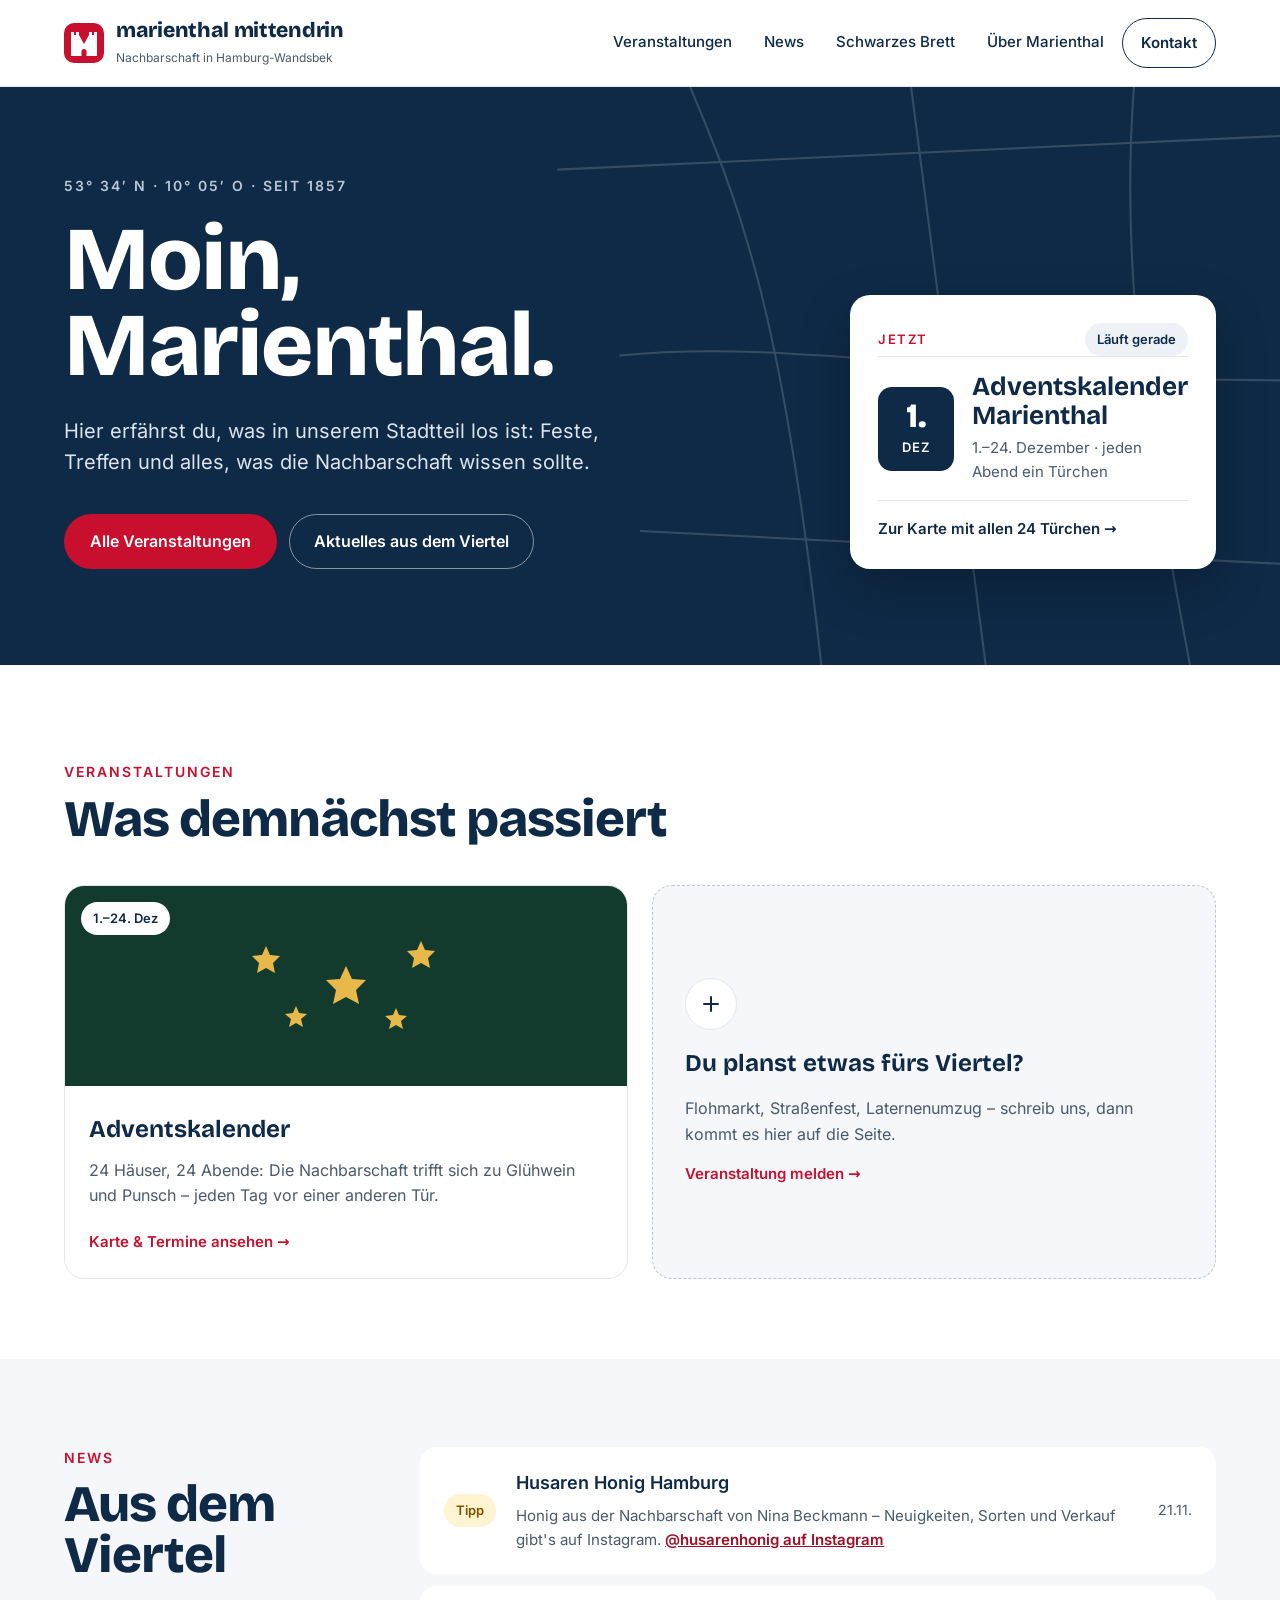
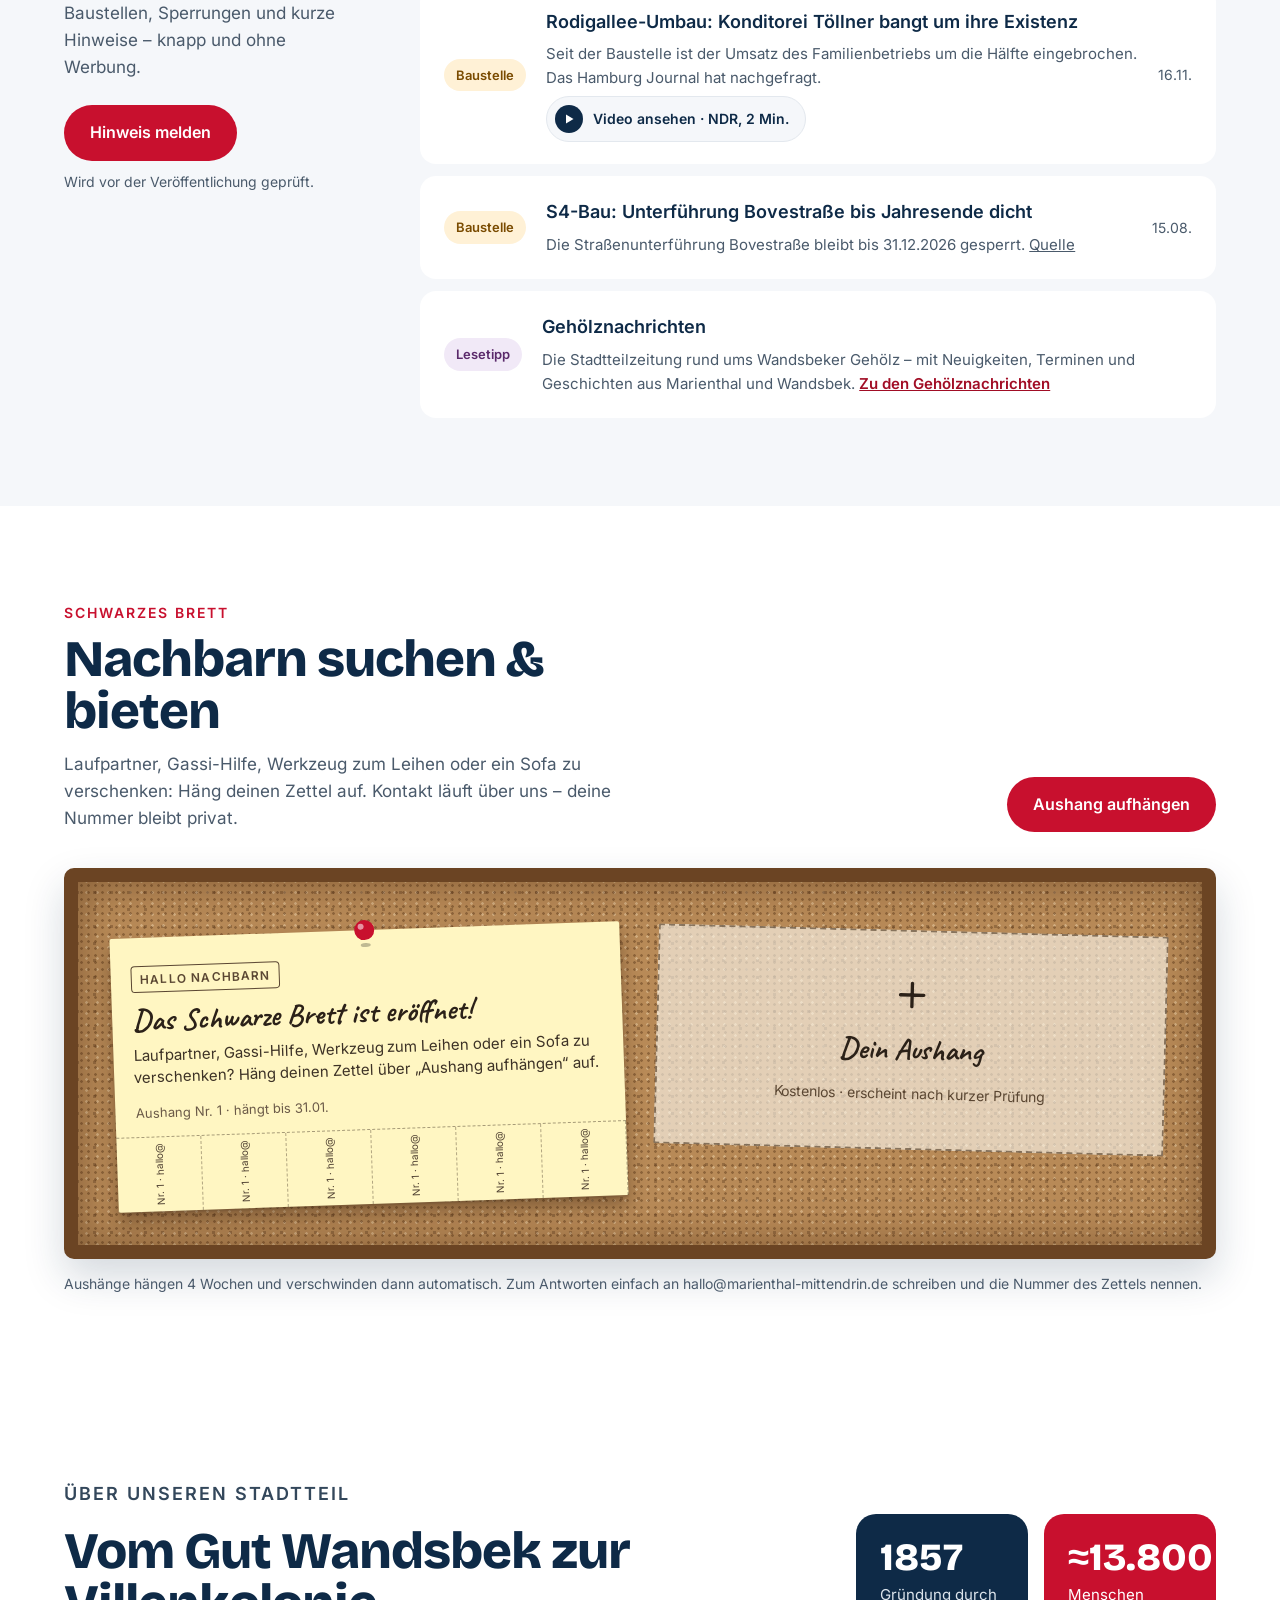
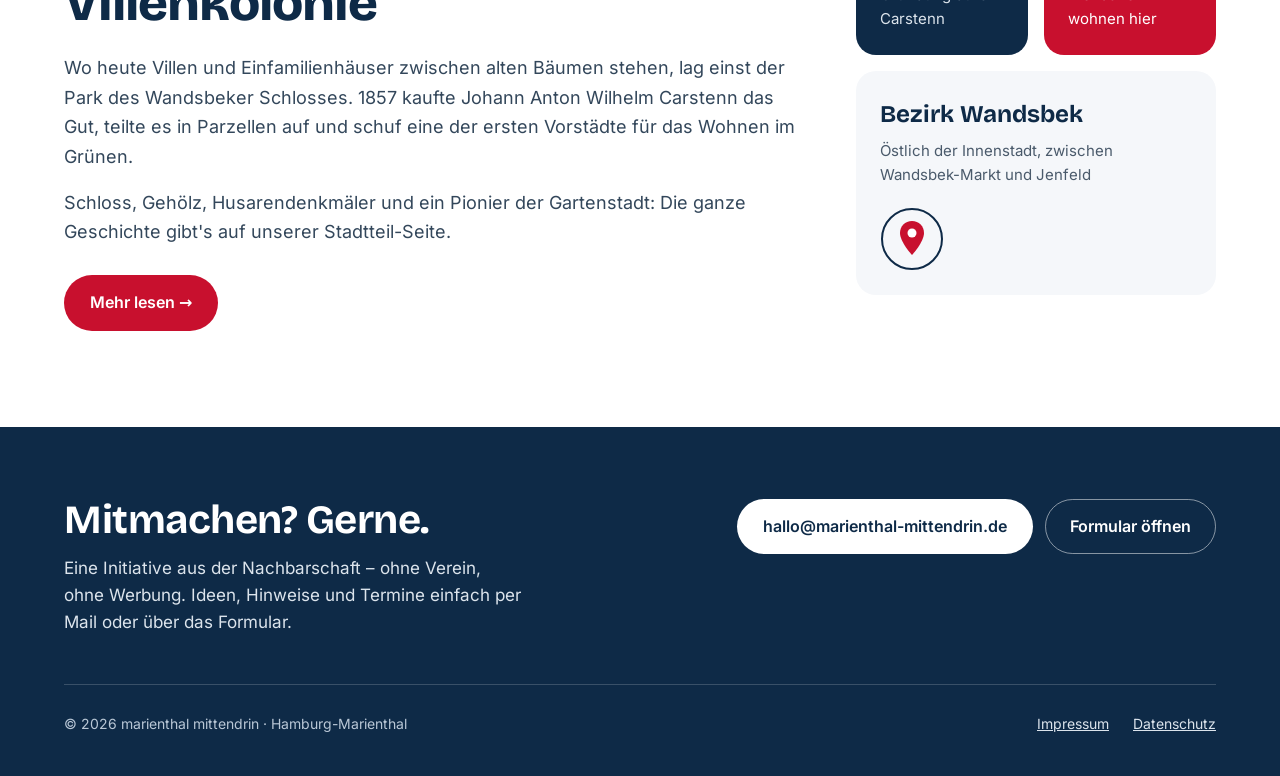
==== index.html @ aeee2243 "Neues Logo (Zinnen-M) auf allen Seiten, Favicon und App-Icon Co-Authored-By: Claude Opus 5.5 <norepl" ====
<!DOCTYPE html>
<html lang="de">
<head>
<meta charset="utf-8">
<link rel="icon" href="/assets/logo.svg" type="image/svg+xml">
<link rel="apple-touch-icon" href="/assets/apple-touch-icon.png">
<meta name="viewport" content="width=device-width, initial-scale=1">
<title>marienthal mittendrin · Nachbarschaft in Hamburg-Marienthal</title>
<meta name="description" content="Veranstaltungen, News und Schwarzes Brett aus der Nachbarschaft in Hamburg-Marienthal: Adventskalender, Weihnachtsmesse und mehr.">
<meta property="og:title" content="marienthal mittendrin – Nachbarschaft in Hamburg-Marienthal">
<meta property="og:description" content="Was in Marienthal los ist: Feste, Treffen, News und das Schwarze Brett.">
<link rel="stylesheet" href="/assets/site.css">
<style>
.eyebrow{margin:0 0 10px;font-size:14px;font-weight:600;letter-spacing:2px;text-transform:uppercase;color:var(--red)}
.h2{margin:0;font-family:"Bricolage Grotesque",sans-serif;font-weight:800;font-size:clamp(34px,4vw,52px);letter-spacing:-1px;line-height:1}
.lead{font-size:17px;line-height:1.6;color:var(--muted)}
.btn{display:inline-block;font:inherit;font-weight:600;font-size:16px;text-decoration:none;border-radius:999px;padding:15px 26px;cursor:pointer;border:0}
.btn-red{background:var(--red);color:#fff}.btn-red:hover{color:#fff;background:#A50D25}
.btn-ghost{color:#fff;border:1.5px solid rgba(255,255,255,.5);background:transparent;padding:14px 24px}.btn-ghost:hover{color:#fff;border-color:#fff}
section{scroll-margin-top:20px}

/* Hero */
.hero{background:var(--navy);color:#fff;position:relative;overflow:hidden}
.hero svg.bg{position:absolute;inset:0;width:100%;height:100%;opacity:.16}
.hero .in{position:relative;padding-top:88px;padding-bottom:96px;display:flex;flex-wrap:wrap;gap:48px;align-items:flex-end}
.hero .txt{flex:999 1 560px;min-width:0}
.hero .coord{margin:0 0 20px;font-size:14px;letter-spacing:2px;text-transform:uppercase;color:#B9C7D6;font-weight:600}
.hero h1{margin:0;font-size:clamp(48px,7vw,96px);line-height:.95;letter-spacing:-2px}
.hero .sub{margin:28px 0 0;font-size:20px;line-height:1.55;color:#DCE4EC;max-width:560px}
.hero .ctas{display:flex;flex-wrap:wrap;gap:12px;margin-top:36px}
.next{flex:1 1 340px;text-decoration:none;color:var(--navy);background:#fff;border-radius:20px;padding:28px;display:flex;flex-direction:column;gap:16px;box-shadow:0 20px 50px rgba(0,0,0,.25)}
.next:hover{color:var(--navy)}
.next[hidden]{display:none}
.next .top{display:flex;justify-content:space-between;align-items:center}
.next .lbl{font-size:13px;font-weight:600;letter-spacing:1.5px;text-transform:uppercase;color:var(--red)}
.next .when{font-size:13px;font-weight:600;background:#EEF2F6;padding:6px 12px;border-radius:999px}
.next .row{display:flex;gap:18px;align-items:center}
.cal{flex:none;width:76px;height:84px;border-radius:14px;background:var(--navy);color:#fff;display:flex;flex-direction:column;align-items:center;justify-content:center}
.cal b{font-family:"Bricolage Grotesque",sans-serif;font-weight:800;font-size:34px;line-height:1}
.cal small{font-size:13px;font-weight:600;margin-top:4px;letter-spacing:1px}
.next .t{font-family:"Bricolage Grotesque",sans-serif;font-weight:700;font-size:26px;line-height:1.1}
.next .d{font-size:15px;color:var(--muted)}
.next .more{font-weight:600;font-size:15px;border-top:1px solid var(--line);padding-top:16px}

/* Events */
.events{padding-top:96px;padding-bottom:80px}
.head{display:flex;flex-wrap:wrap;justify-content:space-between;align-items:flex-end;gap:16px;margin-bottom:40px}
.grid{display:grid;grid-template-columns:repeat(auto-fit,minmax(300px,1fr));gap:24px}
.ev{text-decoration:none;color:var(--navy);border:1px solid var(--line);border-radius:20px;overflow:hidden;display:flex;flex-direction:column}
.ev:hover{color:var(--navy);box-shadow:0 10px 30px rgba(14,42,71,.1)}
.ev .pic{height:200px;position:relative;display:flex;align-items:center;justify-content:center}
.ev .tag{position:absolute;top:16px;left:16px;background:#fff;font-size:13px;font-weight:600;padding:6px 12px;border-radius:999px}
.ev .body{padding:24px;display:flex;flex-direction:column;gap:10px;flex:1}
.ev .t{font-family:"Bricolage Grotesque",sans-serif;font-weight:700;font-size:24px}
.ev .d{font-size:16px;line-height:1.55;color:var(--muted)}
.ev .go{margin-top:auto;padding-top:12px;font-weight:600;font-size:15px;color:var(--red)}
.add{font:inherit;text-align:left;cursor:pointer;color:var(--navy);border:1.5px dashed #B9C7D6;border-radius:20px;padding:32px;display:flex;flex-direction:column;gap:14px;justify-content:center;background:var(--soft)}
.add .plus{width:52px;height:52px;border-radius:999px;background:#fff;border:1px solid var(--line);display:flex;align-items:center;justify-content:center}
.add .t{font-family:"Bricolage Grotesque",sans-serif;font-weight:700;font-size:24px}

/* News */
.news{background:var(--soft)}
.news .in{padding-top:88px;padding-bottom:88px;display:flex;flex-wrap:wrap;gap:56px}
.news .intro{flex:1 1 300px}
.news ul{flex:999 1 560px;min-width:0;list-style:none;margin:0;padding:0;display:flex;flex-direction:column;gap:12px}
.news li{background:#fff;border-radius:16px;padding:22px 24px;display:flex;flex-wrap:wrap;gap:20px;align-items:center}
.badge{flex:none;font-size:13px;font-weight:600;padding:6px 12px;border-radius:999px;background:#E4EEF8;color:var(--navy)}
.b-Baustelle{background:#FFF1D6;color:#7A4B00}.b-Mitmachen{background:#FDE7EA;color:#A10D25}.b-Neu{background:#E7F2EC;color:#1E5B3E}.b-Lesetipp{background:#F1E9F7;color:#5B2A6B}.b-Tipp{background:#FFF4D1;color:#7A5300}
.news .c{flex:1 1 300px;display:flex;flex-direction:column;gap:6px}
.news .c b{font-weight:600;font-size:18px}
.news .c span{font-size:15px;color:var(--muted)}
.news .c span a{color:var(--muted)}
.news .c a.cta{color:#A10D25;font-weight:600}
.news .dt{font-size:14px;color:var(--muted)}
.vid{display:inline-flex;align-items:center;gap:10px;align-self:flex-start;text-decoration:none;color:var(--navy);background:var(--soft);border:1px solid var(--line);border-radius:999px;padding:8px 16px 8px 8px;font-size:14px;font-weight:600}
.vid i{width:28px;height:28px;border-radius:999px;background:var(--navy);display:flex;align-items:center;justify-content:center}

/* Schwarzes Brett */
.brett{padding-top:96px;padding-bottom:88px}
.cork{border:14px solid #6B4423;border-radius:10px;box-shadow:inset 0 0 40px rgba(60,30,10,.45),0 18px 40px rgba(14,42,71,.18);background-color:#B88A57;
  background-image:radial-gradient(rgba(92,56,24,.45) 1px,transparent 1.6px),radial-gradient(rgba(255,236,200,.35) 1px,transparent 1.6px),radial-gradient(rgba(70,40,15,.3) 1.4px,transparent 2px);
  background-size:7px 7px,11px 11px,17px 17px;background-position:0 0,3px 5px,8px 2px;padding:48px 36px 40px}
.notes{display:grid;grid-template-columns:repeat(auto-fit,minmax(230px,1fr));gap:40px 32px;align-items:start}
.note{position:relative;padding:28px 20px 0;border-radius:2px;box-shadow:0 2px 2px rgba(0,0,0,.12),0 10px 18px rgba(40,20,5,.35)}
.note .pin{position:absolute;top:-12px;left:50%;margin-left:-13px}
.note .cat{display:inline-block;font-size:12px;font-weight:600;letter-spacing:1.2px;text-transform:uppercase;color:#5A4632;border:1.5px solid #5A4632;border-radius:4px;padding:3px 8px}
.note h3{margin:12px 0 8px;font-family:Caveat,cursive;font-weight:700;font-size:30px;line-height:1.05;color:#2B2118}
.note p{margin:0 0 14px;font-size:15px;line-height:1.5;color:#3D3226}
.note .meta{font-size:13px;color:#6B5A48}
.tabs{display:flex;margin:0 -20px;border-top:1.5px dashed rgba(60,45,30,.45)}
.tabs span{flex:1;height:74px;display:flex;align-items:center;justify-content:center;writing-mode:vertical-rl;transform:rotate(180deg);font-size:10px;color:#4E3F30;border-left:1px dashed rgba(60,45,30,.4);white-space:nowrap;overflow:hidden}
.tabs span.gone{visibility:hidden}
.mine{font:inherit;cursor:pointer;transform:rotate(1.5deg);background:rgba(255,253,245,.6);border:2px dashed rgba(60,40,20,.55);border-radius:2px;padding:40px 20px;min-height:220px;display:flex;flex-direction:column;align-items:center;justify-content:center;gap:10px;color:#2B2118}
.mine b{font-family:Caveat,cursive;font-weight:700;font-size:30px}
.mine small{font-size:14px;color:#5A4632}

/* Stadtteil */
.stadt{padding-top:96px;padding-bottom:96px}
.stadt .in{display:flex;flex-wrap:wrap;gap:56px;align-items:center}
.stadt .txt{flex:999 1 520px;min-width:0}
.stadt .txt p{font-size:18px;line-height:1.65;color:#33475B;margin:0 0 16px}
.facts{flex:1 1 360px;display:grid;grid-template-columns:repeat(2,minmax(0,1fr));gap:16px}
.fact{border-radius:20px;padding:24px;min-width:0;display:flex;flex-direction:column;gap:6px}
.fact b{font-family:"Bricolage Grotesque",sans-serif;font-weight:800;font-size:clamp(30px,3vw,40px);line-height:1;white-space:nowrap}
.fact.wide{grid-column:span 2;background:var(--soft);flex-direction:row;flex-wrap:wrap;align-items:center;justify-content:space-between;gap:20px}

/* Footer */
.kontakt{background:var(--navy);color:#fff}
.kontakt .in{padding-top:72px;padding-bottom:40px}
.kontakt .row{display:flex;flex-wrap:wrap;gap:40px;justify-content:space-between;align-items:flex-start;padding-bottom:48px;border-bottom:1px solid rgba(255,255,255,.18)}
.kontakt h2{margin:0 0 14px;font-size:40px}
.kontakt p{margin:0;font-size:17px;line-height:1.6;color:#DCE4EC;max-width:460px}
.kontakt .mail{background:#fff;color:var(--navy)}
.kontakt .bot{display:flex;flex-wrap:wrap;gap:24px;justify-content:space-between;padding-top:28px;font-size:14px;color:#B9C7D6}
.kontakt .bot a{color:#DCE4EC}

/* Formular */
.modal{position:fixed;inset:0;z-index:50;background:rgba(14,42,71,.55);display:flex;align-items:flex-start;justify-content:center;padding:40px 16px;overflow-y:auto}
.modal[hidden]{display:none}
.dlg{position:relative;width:100%;max-width:560px;background:#fff;border-radius:24px;padding:32px;box-shadow:0 30px 80px rgba(0,0,0,.35)}
.x{position:absolute;top:16px;right:16px;width:44px;height:44px;border-radius:999px;border:1px solid var(--line);background:#fff;cursor:pointer;display:flex;align-items:center;justify-content:center}
.dlg form{display:flex;flex-direction:column;gap:18px}
.dlg h2{margin:0;font-size:30px;letter-spacing:-.5px}
.dlg .hint{margin:8px 0 0;font-size:15px;line-height:1.5;color:var(--muted)}
.dlg fieldset{border:0;margin:0;padding:0}
.dlg legend{font-size:14px;font-weight:600;margin-bottom:10px}
.cats{display:flex;flex-wrap:wrap;gap:8px}
.cats label{position:relative}
.cats input{position:absolute;opacity:0;inset:0}
.cats span{display:inline-flex;align-items:center;min-height:44px;font-size:15px;font-weight:600;padding:10px 16px;border-radius:999px;border:1.5px solid #C9D3DD;cursor:pointer}
.cats input:checked+span{background:var(--navy);color:#fff;border-color:var(--navy)}
.cats input:focus-visible+span{outline:3px solid #7FA7D9;outline-offset:2px}
.fld{display:flex;flex-direction:column;gap:6px;font-size:14px;font-weight:600}
.fld input,.fld textarea{font:inherit;font-weight:400;font-size:16px;padding:12px 14px;border:1px solid #C9D3DD;border-radius:12px;color:var(--navy)}
.two{display:grid;grid-template-columns:repeat(auto-fit,minmax(200px,1fr));gap:14px}
.photo{display:flex;gap:12px;margin:0;border-radius:12px;padding:14px;background:var(--soft);font-size:14px;line-height:1.5;color:var(--muted)}
.consent{display:flex;gap:10px;align-items:flex-start;font-size:14px;line-height:1.5;color:var(--muted)}
.consent input{width:20px;height:20px;margin:1px 0 0;flex:none}
.err{color:#A10D25;font-size:14px;margin:0}
.ok{display:flex;flex-direction:column;gap:14px;padding:24px 0 8px}
.ok .chk{width:56px;height:56px;border-radius:999px;background:#E7F2EC;display:flex;align-items:center;justify-content:center}

/* Handy */
@media (max-width:600px){
  .wrap{padding-left:20px;padding-right:20px}
  .hero .in{padding-top:56px;padding-bottom:64px;gap:36px}
  .hero .sub{font-size:18px}
  .next{padding:22px}
  .next .t{font-size:22px}
  .events{padding-top:64px;padding-bottom:56px}
  .head{margin-bottom:28px}
  .ev .body,.add{padding:22px}
  .news .in{padding-top:64px;padding-bottom:64px;gap:32px}
  .news li{padding:18px;gap:12px}
  .news .dt{width:100%;order:3}
  .brett{padding-top:64px;padding-bottom:64px}
  .cork{border-width:10px;padding:36px 18px 28px}
  .notes{gap:36px 18px}
  .stadt{padding-top:64px;padding-bottom:64px}
  .stadt .in{gap:36px}
  .fact{padding:20px}
  .kontakt .in{padding-top:56px}
  .kontakt h2{font-size:32px}
  .dlg{padding:24px 20px}
  .top nav a{padding:10px 10px}
}
</style>
</head>
<body>
<header class="top"><div class="wrap">
  <a class="brand" href="/"><svg width="40" height="40" viewBox="0 0 40 40" aria-hidden="true"><rect width="40" height="40" rx="10" fill="#C8102E"/><path d="M7 33V9h3v3h2V9h3v3l5 9 5-9V9h3v3h2V9h3v24H22.5v-4.5a2.5 2.5 0 0 0-5 0V33Z" fill="#fff"/></svg><span><b>marienthal mittendrin</b><small>Nachbarschaft in Hamburg-Wandsbek</small></span></a>
  <nav aria-label="Hauptnavigation"><a href="#veranstaltungen">Veranstaltungen</a><a href="#news">News</a><a href="#brett">Schwarzes Brett</a><a href="/ueber-marienthal/">Über Marienthal</a><a href="#kontakt" style="font-weight:600;border:1.5px solid #0E2A47;border-radius:999px;padding:12px 18px">Kontakt</a></nav>
</div></header>

<main>
<section class="hero">
  <svg class="bg" viewBox="0 0 1440 560" preserveAspectRatio="xMidYMid slice" aria-hidden="true"><g fill="none" stroke="#fff" stroke-width="2"><path d="M760 -20 C820 120 860 220 900 600"/><path d="M640 80 L1500 40"/><path d="M700 260 C900 240 1100 300 1500 280"/><path d="M980 -20 L1060 600"/><path d="M1200 -20 C1180 200 1220 380 1260 600"/><path d="M720 430 L1500 470"/><circle cx="1110" cy="285" r="46"/><circle cx="1110" cy="285" r="22"/></g></svg>
  <div class="wrap in">
    <div class="txt">
      <p class="coord">53° 34′ N · 10° 05′ O · seit 1857</p>
      <h1>Moin, Marienthal.</h1>
      <p class="sub">Hier erfährst du, was in unserem Stadtteil los ist: Feste, Treffen und alles, was die Nachbarschaft wissen sollte.</p>
      <div class="ctas"><a class="btn btn-red" href="#veranstaltungen">Alle Veranstaltungen</a><a class="btn btn-ghost" href="#news">Aktuelles aus dem Viertel</a></div>
    </div>

    <!-- „Als Nächstes": es wird die erste Karte gezeigt, deren Enddatum (data-bis) noch nicht vorbei ist -->
    <a class="next" href="/weihnachtsmesse/" data-start="2026-11-22" data-bis="2026-11-22">
      <span class="top"><span class="lbl">Als Nächstes</span><span class="when"></span></span>
      <span class="row"><span class="cal"><b>22.</b><small>NOV</small></span>
      <span style="display:flex;flex-direction:column;gap:6px"><span class="t">Marienthaler Weihnachtsmesse</span><span class="d">So., 22.11.2026 · 11–17 Uhr · Ernst-Albers-Str. 16</span></span></span>
      <span class="more">Alle Infos zur Messe →</span>
    </a>
    <a class="next" href="/adventskalender-marienthal/" data-start="2026-12-01" data-bis="2026-12-24" hidden>
      <span class="top"><span class="lbl">Als Nächstes</span><span class="when"></span></span>
      <span class="row"><span class="cal"><b>1.</b><small>DEZ</small></span>
      <span style="display:flex;flex-direction:column;gap:6px"><span class="t">Adventskalender Marienthal</span><span class="d">1.–24. Dezember · jeden Abend ein Türchen</span></span></span>
      <span class="more">Zur Karte mit allen 24 Türchen →</span>
    </a>
  </div>
</section>

<section id="veranstaltungen"><div class="wrap events">
  <div class="head"><div><p class="eyebrow">Veranstaltungen</p><h2 class="h2">Was demnächst passiert</h2></div></div>
  <div class="grid">
    <a class="ev" href="/weihnachtsmesse/" data-bis="2026-11-22">
      <span class="pic" style="background:#7A1C24"><svg width="200" height="120" viewBox="0 0 200 120" aria-hidden="true"><g fill="none" stroke="#F4D9A8" stroke-width="3"><path d="M20 110V60l30-30 30 30v50"/><path d="M70 110V50l30-30 30 30v60"/><path d="M120 110V60l30-30 30 30v50"/><path d="M10 110h180"/></g><g fill="#F4D9A8"><circle cx="100" cy="72" r="6"/><circle cx="50" cy="80" r="5"/><circle cx="150" cy="80" r="5"/></g></svg><span class="tag">So., 22. Nov · 11–17 Uhr</span></span>
      <span class="body"><span class="t">Marienthaler Weihnachtsmesse</span><span class="d">Stände, Selbstgemachtes und Begegnungen in der Ernst-Albers-Straße 16.</span><span class="go">Alle Infos zur Messe →</span></span>
    </a>
    <a class="ev" href="/adventskalender-marienthal/" data-bis="2026-12-24">
      <span class="pic" style="background:#123B2E"><svg width="220" height="120" viewBox="0 0 220 120" aria-hidden="true"><g fill="#E8B84A"><path d="M30 20l4 9 10 1-7 7 2 10-9-5-9 5 2-10-7-7 10-1z"/><path d="M110 40l6 13 14 1-10 10 3 14-13-7-13 7 3-14-10-10 14-1z"/><path d="M185 15l4 9 10 1-7 7 2 10-9-5-9 5 2-10-7-7 10-1z"/><path d="M60 80l3 7 8 1-6 5 2 8-7-4-7 4 2-8-6-5 8-1z"/><path d="M160 82l3 7 8 1-6 5 2 8-7-4-7 4 2-8-6-5 8-1z"/></g></svg><span class="tag">1.–24. Dez</span></span>
      <span class="body"><span class="t">Adventskalender</span><span class="d">24 Häuser, 24 Abende: Die Nachbarschaft trifft sich zu Glühwein und Punsch – jeden Tag vor einer anderen Tür.</span><span class="go">Karte &amp; Termine ansehen →</span></span>
    </a>
    <button type="button" class="add" data-open-form data-cat="Veranstaltung">
      <span class="plus"><svg width="24" height="24" viewBox="0 0 24 24" aria-hidden="true" fill="none" stroke="#0E2A47" stroke-width="2" stroke-linecap="round"><path d="M12 5v14M5 12h14"/></svg></span>
      <span class="t">Du planst etwas fürs Viertel?</span>
      <span class="lead" style="font-size:16px">Flohmarkt, Straßenfest, Laternenumzug – schreib uns, dann kommt es hier auf die Seite.</span>
      <span style="font-weight:600;font-size:15px;color:var(--red)">Veranstaltung melden →</span>
    </button>
  </div>
</div></section>

<section id="news" class="news"><div class="wrap in">
  <div class="intro"><p class="eyebrow">News</p><h2 class="h2" style="margin-bottom:18px">Aus dem Viertel</h2><p class="lead" style="margin:0 0 24px">Baustellen, Sperrungen und kurze Hinweise – knapp und ohne Werbung.</p><button type="button" class="btn btn-red" data-open-form data-cat="News-Hinweis">Hinweis melden</button><p style="margin:10px 0 0;font-size:14px;color:var(--muted)">Wird vor der Veröffentlichung geprüft.</p></div>
  <ul id="news-list" aria-live="polite"><li><span class="c"><span>Lade Meldungen …</span></span></li></ul>
</div></section>

<section id="brett"><div class="wrap brett">
  <div class="head" style="margin-bottom:36px">
    <div style="max-width:620px"><p class="eyebrow">Schwarzes Brett</p><h2 class="h2" style="margin-bottom:14px">Nachbarn suchen &amp; bieten</h2>
    <p class="lead" style="margin:0">Laufpartner, Gassi-Hilfe, Werkzeug zum Leihen oder ein Sofa zu verschenken: Häng deinen Zettel auf. Kontakt läuft über uns – deine Nummer bleibt privat.</p></div>
    <button type="button" class="btn btn-red" data-open-form data-cat="Gesucht">Aushang aufhängen</button>
  </div>
  <div class="cork"><div class="notes" id="notes">
    <button type="button" class="mine" data-open-form data-cat="Gesucht">
      <svg width="40" height="40" viewBox="0 0 24 24" aria-hidden="true" fill="none" stroke="#2B2118" stroke-width="2" stroke-linecap="round"><path d="M12 5v14M5 12h14"/></svg>
      <b>Dein Aushang</b><small>Kostenlos · erscheint nach kurzer Prüfung</small>
    </button>
  </div></div>
  <p style="margin:14px 0 0;font-size:14px;color:var(--muted)">Aushänge hängen 4 Wochen und verschwinden dann automatisch. Zum Antworten einfach an hallo@marienthal-mittendrin.de schreiben und die Nummer des Zettels nennen.</p>
</div></section>

<section id="stadtteil"><div class="wrap stadt"><div class="in">
  <div class="txt">
    <p class="eyebrow">Über unseren Stadtteil</p>
    <h2 class="h2" style="margin-bottom:24px;line-height:1.02">Vom Gut Wandsbek zur Villenkolonie</h2>
    <p>Wo heute Villen und Einfamilienhäuser zwischen alten Bäumen stehen, lag einst der Park des Wandsbeker Schlosses. 1857 kaufte Johann Anton Wilhelm Carstenn das Gut, teilte es in Parzellen auf und schuf eine der ersten Vorstädte für das Wohnen im Grünen.</p>
    <p style="margin-bottom:28px">Schloss, Gehölz, Husarendenkmäler und ein Pionier der Gartenstadt: Die ganze Geschichte gibt's auf unserer Stadtteil-Seite.</p>
    <a class="btn btn-red" href="/ueber-marienthal/">Mehr lesen →</a>
  </div>
  <div class="facts">
    <div class="fact" style="background:var(--navy);color:#fff"><b>1857</b><span style="font-size:15px;color:#DCE4EC">Gründung durch Carstenn</span></div>
    <div class="fact" style="background:var(--red);color:#fff"><b>≈13.800</b><span style="font-size:15px">Menschen wohnen hier</span></div>
    <div class="fact wide"><span style="display:flex;flex-direction:column;gap:6px"><span style="font-family:'Bricolage Grotesque',sans-serif;font-weight:700;font-size:24px">Bezirk Wandsbek</span><span style="font-size:15px;color:var(--muted)">Östlich der Innenstadt, zwischen Wandsbek-Markt und Jenfeld</span></span>
    <svg width="64" height="64" viewBox="0 0 64 64" aria-hidden="true"><circle cx="32" cy="32" r="30" fill="none" stroke="#0E2A47" stroke-width="2"/><path d="M32 14c-7 0-12 5-12 12 0 9 12 22 12 22s12-13 12-22c0-7-5-12-12-12Z" fill="#C8102E"/><circle cx="32" cy="26" r="4.5" fill="#fff"/></svg></div>
  </div>
</div></div></section>
</main>

<footer id="kontakt" class="kontakt"><div class="wrap in">
  <div class="row">
    <div style="flex:1 1 420px"><h2>Mitmachen? Gerne.</h2><p>Eine Initiative aus der Nachbarschaft – ohne Verein, ohne Werbung. Ideen, Hinweise und Termine einfach per Mail oder über das Formular.</p></div>
    <div style="display:flex;flex-wrap:wrap;gap:12px"><a class="btn mail" href="mailto:hallo@marienthal-mittendrin.de">hallo@marienthal-mittendrin.de</a><button type="button" class="btn btn-ghost" data-open-form>Formular öffnen</button></div>
  </div>
  <div class="bot"><span>© 2026 marienthal mittendrin · Hamburg-Marienthal</span><span style="display:flex;gap:24px"><a href="/impressum/">Impressum</a><a href="/datenschutz/">Datenschutz</a></span></div>
</div></footer>

<!-- Meldeformular -->
<div class="modal" id="form-modal" hidden>
  <div class="dlg" role="dialog" aria-modal="true" aria-labelledby="form-title">
    <button type="button" class="x" data-close aria-label="Formular schließen"><svg width="18" height="18" viewBox="0 0 24 24" aria-hidden="true" fill="none" stroke="#0E2A47" stroke-width="2" stroke-linecap="round"><path d="M6 6l12 12M18 6L6 18"/></svg></button>
    <form id="melde-form" novalidate>
      <div>
        <p class="eyebrow" style="font-size:13px;margin-bottom:6px">Ans Viertel melden</p>
        <h2 id="form-title">Was gibt’s Neues?</h2>
        <p class="hint">Deine Nachricht geht an hallo@marienthal-mittendrin.de. Wir schauen kurz drüber und stellen es dann auf die Seite.</p>
      </div>
      <fieldset><legend>Kategorie</legend><div class="cats" id="cats"></div></fieldset>
      <label class="fld">Titel<input name="titel" required placeholder="z. B. Hofflohmarkt in der Rodigallee"></label>
      <label class="fld">Nachricht<textarea name="nachricht" required rows="4" placeholder="Was, wann, wo? Alles Wichtige in ein paar Sätzen."></textarea></label>
      <div class="two">
        <label class="fld">Dein Name<input name="name" required autocomplete="name"></label>
        <label class="fld">E-Mail oder Telefon<input name="kontakt" required></label>
      </div>
      <p class="photo"><svg width="24" height="24" viewBox="0 0 24 24" aria-hidden="true" fill="none" stroke="#0E2A47" stroke-width="1.8" stroke-linecap="round" stroke-linejoin="round" style="flex:none"><rect x="3" y="5" width="18" height="14" rx="2"/><circle cx="9" cy="10" r="1.8"/><path d="M21 16l-5-5-8 8"/></svg><span>Du hast Fotos dazu? Wir melden uns per Mail – dann kannst du sie einfach als Antwort schicken.</span></p>
      <input type="checkbox" name="botcheck" tabindex="-1" autocomplete="off" style="display:none">
      <label class="consent"><input type="checkbox" name="einwilligung" required><span>Ich bin einverstanden, dass meine Angaben zur Bearbeitung verwendet werden. Name und Kontakt werden nicht veröffentlicht. <a href="/datenschutz/">Datenschutz</a></span></label>
      <p class="err" id="form-err" role="alert"></p>
      <button type="submit" class="btn btn-red" style="align-self:flex-start">Absenden</button>
    </form>
    <div class="ok" id="form-ok" hidden>
      <span class="chk"><svg width="26" height="26" viewBox="0 0 24 24" aria-hidden="true" fill="none" stroke="#1E5B3E" stroke-width="2.2" stroke-linecap="round" stroke-linejoin="round"><path d="M5 12.5l4.5 4.5L19 7.5"/></svg></span>
      <h2>Danke, ist angekommen!</h2>
      <p class="lead" style="margin:0">Wir melden uns, falls wir Rückfragen haben. Meist steht dein Hinweis innerhalb weniger Tage auf der Seite.</p>
      <button type="button" class="btn" data-close style="align-self:flex-start;border:1.5px solid #0E2A47;background:#fff;color:#0E2A47;padding:13px 24px">Schließen</button>
    </div>
  </div>
</div>

<script>
(function(){
  var WEB3FORMS_KEY = "ebb44f4b-f03b-4ef1-a29d-889fd18e6747"; // öffentlicher Schlüssel, Empfänger: hallo@marienthal-mittendrin.de
  var today = new Date(); today.setHours(0,0,0,0);
  function day(s){ var p=s.split("-"); return new Date(+p[0], +p[1]-1, +p[2]); }
  function esc(s){ return String(s==null?"":s).replace(/[&<>"']/g,function(c){return {"&":"&amp;","<":"&lt;",">":"&gt;",'"':"&quot;","'":"&#39;"}[c];}); }
  function safeUrl(u){ return /^(https?:\/\/|\/)/.test(u||"") ? u : "#"; }
  function fmt(s){ var d=day(s); return ("0"+d.getDate()).slice(-2)+"."+("0"+(d.getMonth()+1)).slice(-2)+"."; }

  /* Abgelaufene Veranstaltungen ausblenden, nächste oben zeigen */
  document.querySelectorAll(".ev[data-bis]").forEach(function(el){ if(day(el.dataset.bis) < today) el.remove(); });
  var shown = false;
  document.querySelectorAll(".next").forEach(function(el){
    if(shown || day(el.dataset.bis) < today){ el.hidden = true; return; }
    el.hidden = false; shown = true;
    var diff = Math.round((day(el.dataset.start) - today)/864e5), w;
    if(diff > 1) w = "in " + diff + " Tagen"; else if(diff === 1) w = "Morgen"; else if(diff === 0) w = "Heute"; else w = "Läuft gerade";
    el.querySelector(".when").textContent = w;
    if(diff <= 0) el.querySelector(".lbl").textContent = "Jetzt";
  });

  /* News aus daten/news.json */
  fetch("/daten/news.json", {cache:"no-cache"}).then(function(r){return r.json();}).then(function(list){
    list = list.filter(function(n){ return !n.bis || day(n.bis) >= today; })
               .sort(function(a,b){ return (a.immerUnten?1:0)-(b.immerUnten?1:0) || (b.datum||"").localeCompare(a.datum||""); });
    var ul = document.getElementById("news-list");
    if(!list.length){ ul.innerHTML = '<li><span class="c"><span>Gerade gibt es keine Meldungen.</span></span></li>'; return; }
    ul.innerHTML = list.map(function(n){
      var extra = "";
      if(n.link) extra += ' <a class="cta" href="'+esc(safeUrl(n.link))+'"'+(/^https?:/.test(n.link)?' rel="noopener"':'')+'>'+esc(n.linktext||"Mehr")+'</a>';
      if(n.quelle) extra += ' <a href="'+esc(safeUrl(n.quelle))+'" rel="noopener">Quelle</a>';
      var vid = n.video ? '<a class="vid" href="'+esc(safeUrl(n.video))+'" rel="noopener"><i><svg width="12" height="12" viewBox="0 0 12 12" aria-hidden="true"><path d="M3 1.5v9l7.5-4.5z" fill="#fff"/></svg></i>'+esc(n.videotext||"Video ansehen")+'</a>' : "";
      return '<li><span class="badge b-'+esc(n.kategorie)+'">'+esc(n.kategorie)+'</span><span class="c"><b>'+esc(n.titel)+'</b><span>'+esc(n.text)+extra+'</span>'+vid+'</span><span class="dt">'+(n.datum?fmt(n.datum):"")+'</span></li>';
    }).join("");
  }).catch(function(){ document.getElementById("news-list").innerHTML = '<li><span class="c"><span>Meldungen konnten nicht geladen werden.</span></span></li>'; });

  /* Schwarzes Brett aus daten/aushaenge.json */
  var papers = {gelb:"#FFF6C2", weiss:"#FFFDF5", rosa:"#FDE3EA", blau:"#E3F0FB"};
  var pins = ["#C8102E","#1E5B9E","#2E7D4F","#E0A100"];
  var rots = [-2,1.5,-1,2,-1.5,1];
  fetch("/daten/aushaenge.json", {cache:"no-cache"}).then(function(r){return r.json();}).then(function(list){
    list = list.filter(function(a){ return !a.bis || day(a.bis) >= today; });
    var html = list.map(function(a,i){
      var tabs = ""; for(var k=0;k<6;k++) tabs += '<span>Nr. '+esc(a.nr)+' · hallo@</span>';
      return '<article class="note" style="background:'+(papers[a.farbe]||papers.weiss)+';transform:rotate('+rots[i%rots.length]+'deg)">'+
        '<svg class="pin" width="26" height="30" viewBox="0 0 26 30" aria-hidden="true"><ellipse cx="14" cy="27" rx="5" ry="2" fill="rgba(0,0,0,.25)"/><circle cx="13" cy="12" r="10" fill="'+pins[i%pins.length]+'"/><circle cx="9.5" cy="8.5" r="3" fill="rgba(255,255,255,.55)"/></svg>'+
        '<span class="cat">'+esc(a.kategorie)+'</span><h3>'+esc(a.titel)+'</h3><p>'+esc(a.text)+'</p>'+
        '<p class="meta">Aushang Nr. '+esc(a.nr)+(a.bis?' · hängt bis '+fmt(a.bis):'')+'</p>'+
        '<div class="tabs" aria-hidden="true">'+tabs+'</div></article>';
    }).join("");
    document.getElementById("notes").insertAdjacentHTML("afterbegin", html);
  }).catch(function(){});

  /* Formular */
  var labels = ["News-Hinweis","Veranstaltung","Flohmarkt","Treffen","Gesucht","Biete","Zu verschenken","Gefunden","Sonstiges"];
  document.getElementById("cats").innerHTML = labels.map(function(l,i){
    return '<label><input type="radio" name="kategorie" value="'+l+'"'+(i===0?' checked':'')+'><span>'+l+'</span></label>';
  }).join("");
  var modal = document.getElementById("form-modal"), form = document.getElementById("melde-form"),
      ok = document.getElementById("form-ok"), err = document.getElementById("form-err"), lastFocus = null;
  function open(cat){
    lastFocus = document.activeElement; form.hidden = false; ok.hidden = true; err.textContent = "";
    if(cat){ var r = form.querySelector('input[name=kategorie][value="'+cat+'"]'); if(r) r.checked = true; }
    modal.hidden = false; document.body.style.overflow = "hidden";
    setTimeout(function(){ form.querySelector('input[name=kategorie]:checked').focus(); }, 30);
  }
  function close(){ modal.hidden = true; document.body.style.overflow = ""; if(lastFocus) lastFocus.focus(); }
  document.addEventListener("click", function(e){
    var o = e.target.closest("[data-open-form]"); if(o){ open(o.dataset.cat); return; }
    if(e.target === modal || e.target.closest("[data-close]")) close();
  });
  modal.addEventListener("keydown", function(e){ if(e.key === "Escape") close(); });
  form.addEventListener("submit", function(e){
    e.preventDefault(); err.textContent = "";
    var f = form.elements, v = function(k){ return (f[k].value||"").trim(); };
    if(!v("titel") || !v("nachricht") || !v("name") || !v("kontakt")){ err.textContent = "Bitte Titel, Nachricht, Name und Kontakt ausfüllen."; return; }
    if(!f.einwilligung.checked){ err.textContent = "Bitte bestätige die Einwilligung."; return; }
    if(f.botcheck.checked) return;
    var kat = form.querySelector('input[name=kategorie]:checked').value;
    var btn = form.querySelector("button[type=submit]"); btn.disabled = true; btn.textContent = "Wird gesendet …";
    fetch("https://api.web3forms.com/submit", {method:"POST", headers:{"Content-Type":"application/json","Accept":"application/json"},
      body: JSON.stringify({access_key: WEB3FORMS_KEY, subject: "Neue Meldung (" + kat + "): " + v("titel"), from_name: "marienthal-mittendrin.de",
        Kategorie: kat, Titel: v("titel"), Nachricht: v("nachricht"), Name: v("name"), Kontakt: v("kontakt")})})
    .then(function(r){ return r.json(); }).then(function(j){
      if(!j.success) throw new Error(j.message || "Fehler");
      form.reset(); form.hidden = true; ok.hidden = false; ok.querySelector("button").focus();
    }).catch(function(){ err.textContent = "Senden hat nicht geklappt. Schreib uns gern direkt an hallo@marienthal-mittendrin.de."; })
    .then(function(){ btn.disabled = false; btn.textContent = "Absenden"; });
  });
})();
</script>
</body>
</html>
---- assets/site.css ----
/* marienthal mittendrin – gemeinsames Layout. Schriften lokal (SIL Open Font License), kein Google-Fonts-Abruf */
@font-face{font-family:"Bricolage Grotesque";src:url(fonts/bricolage-grotesque-latin-700-normal.woff2) format("woff2");font-weight:700;font-display:swap}
@font-face{font-family:"Bricolage Grotesque";src:url(fonts/bricolage-grotesque-latin-800-normal.woff2) format("woff2");font-weight:800;font-display:swap}
@font-face{font-family:"Caveat";src:url(fonts/caveat-latin-700-normal.woff2) format("woff2");font-weight:700;font-display:swap}
@font-face{font-family:"Inter";src:url(fonts/inter-latin-400-normal.woff2) format("woff2");font-weight:400;font-display:swap}
@font-face{font-family:"Inter";src:url(fonts/inter-latin-500-normal.woff2) format("woff2");font-weight:500;font-display:swap}
@font-face{font-family:"Inter";src:url(fonts/inter-latin-600-normal.woff2) format("woff2");font-weight:600;font-display:swap}

:root{--navy:#0E2A47;--red:#C8102E;--muted:#4A5A6B;--line:#E3E8EE;--soft:#F5F7FA}
*{box-sizing:border-box}
html,body{margin:0}
body{font-family:Inter,system-ui,sans-serif;color:var(--navy);background:#fff;line-height:1.6}
a{color:var(--navy)}a:hover{color:var(--red)}
.wrap{max-width:1200px;margin:0 auto;padding:0 24px}
.top{border-bottom:1px solid var(--line)}
.top .wrap{display:flex;flex-wrap:wrap;align-items:center;justify-content:space-between;gap:16px;padding-top:18px;padding-bottom:18px}
.brand{display:flex;align-items:center;gap:12px;text-decoration:none;color:var(--navy)}
.brand b{font-family:"Bricolage Grotesque",sans-serif;font-weight:800;font-size:21px;letter-spacing:-.3px;line-height:1}
.brand small{display:block;font-size:12px;color:var(--muted);margin-top:4px}
nav{display:flex;flex-wrap:wrap;gap:4px}
nav a{text-decoration:none;font-weight:500;font-size:15px;padding:12px 14px}
h1,h2{font-family:"Bricolage Grotesque",sans-serif;letter-spacing:-.5px;line-height:1.05}
h1{font-weight:800;font-size:clamp(36px,5vw,56px);margin:0 0 24px}
h2{font-weight:700;font-size:24px;margin:40px 0 10px}
.legal{max-width:780px;padding:64px 0 88px}
.legal p,.legal li{font-size:17px;color:#33475B}
.foot{background:var(--navy);color:#B9C7D6;font-size:14px}
.foot .wrap{display:flex;flex-wrap:wrap;gap:16px 24px;justify-content:space-between;padding-top:28px;padding-bottom:28px}
.foot a{color:#DCE4EC}
@media (max-width:600px){
  .wrap{padding-left:20px;padding-right:20px}
  .top .wrap{gap:10px;padding-top:14px;padding-bottom:10px}
  nav{flex-wrap:nowrap;overflow-x:auto;width:calc(100% + 40px);margin:0 -20px;padding:0 14px 4px;-webkit-overflow-scrolling:touch;scrollbar-width:none}
  nav::-webkit-scrollbar{display:none}
  nav a{flex:none;padding:10px 10px}
  .legal{padding:44px 0 64px}
}
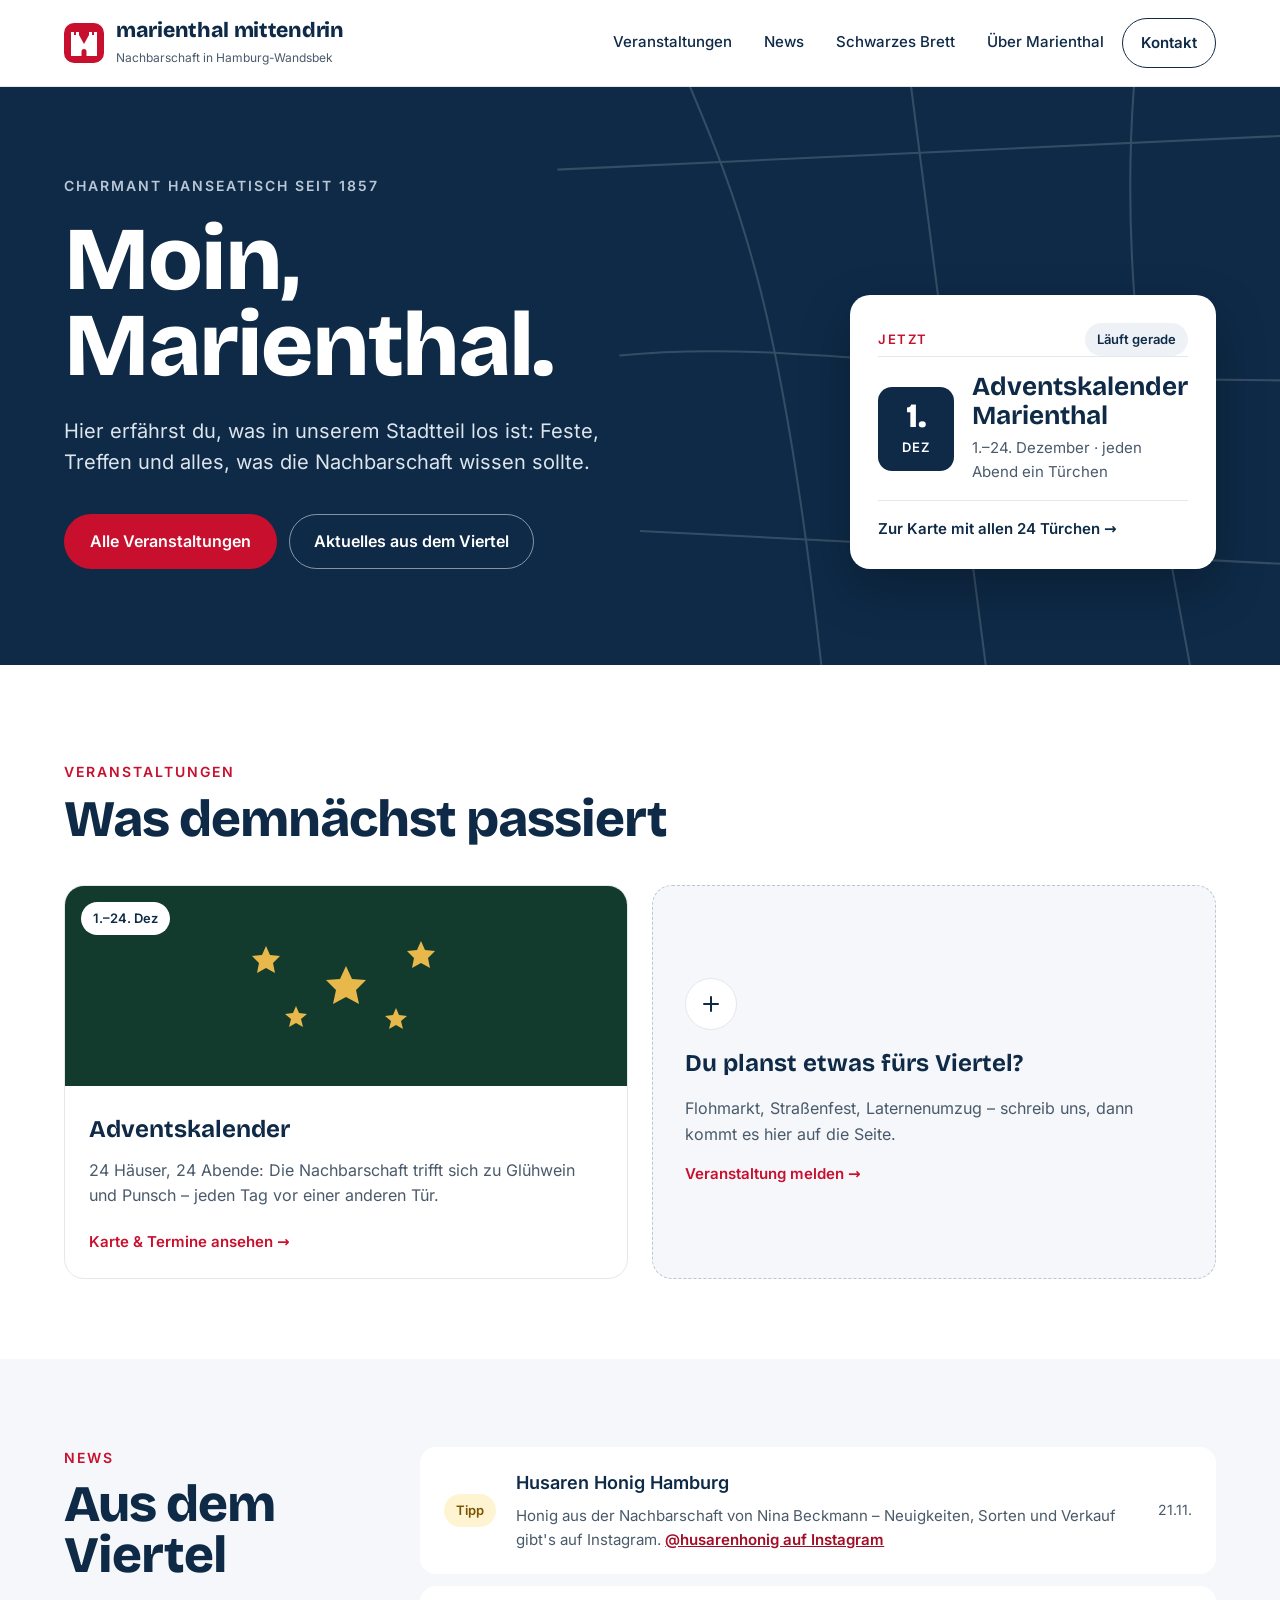
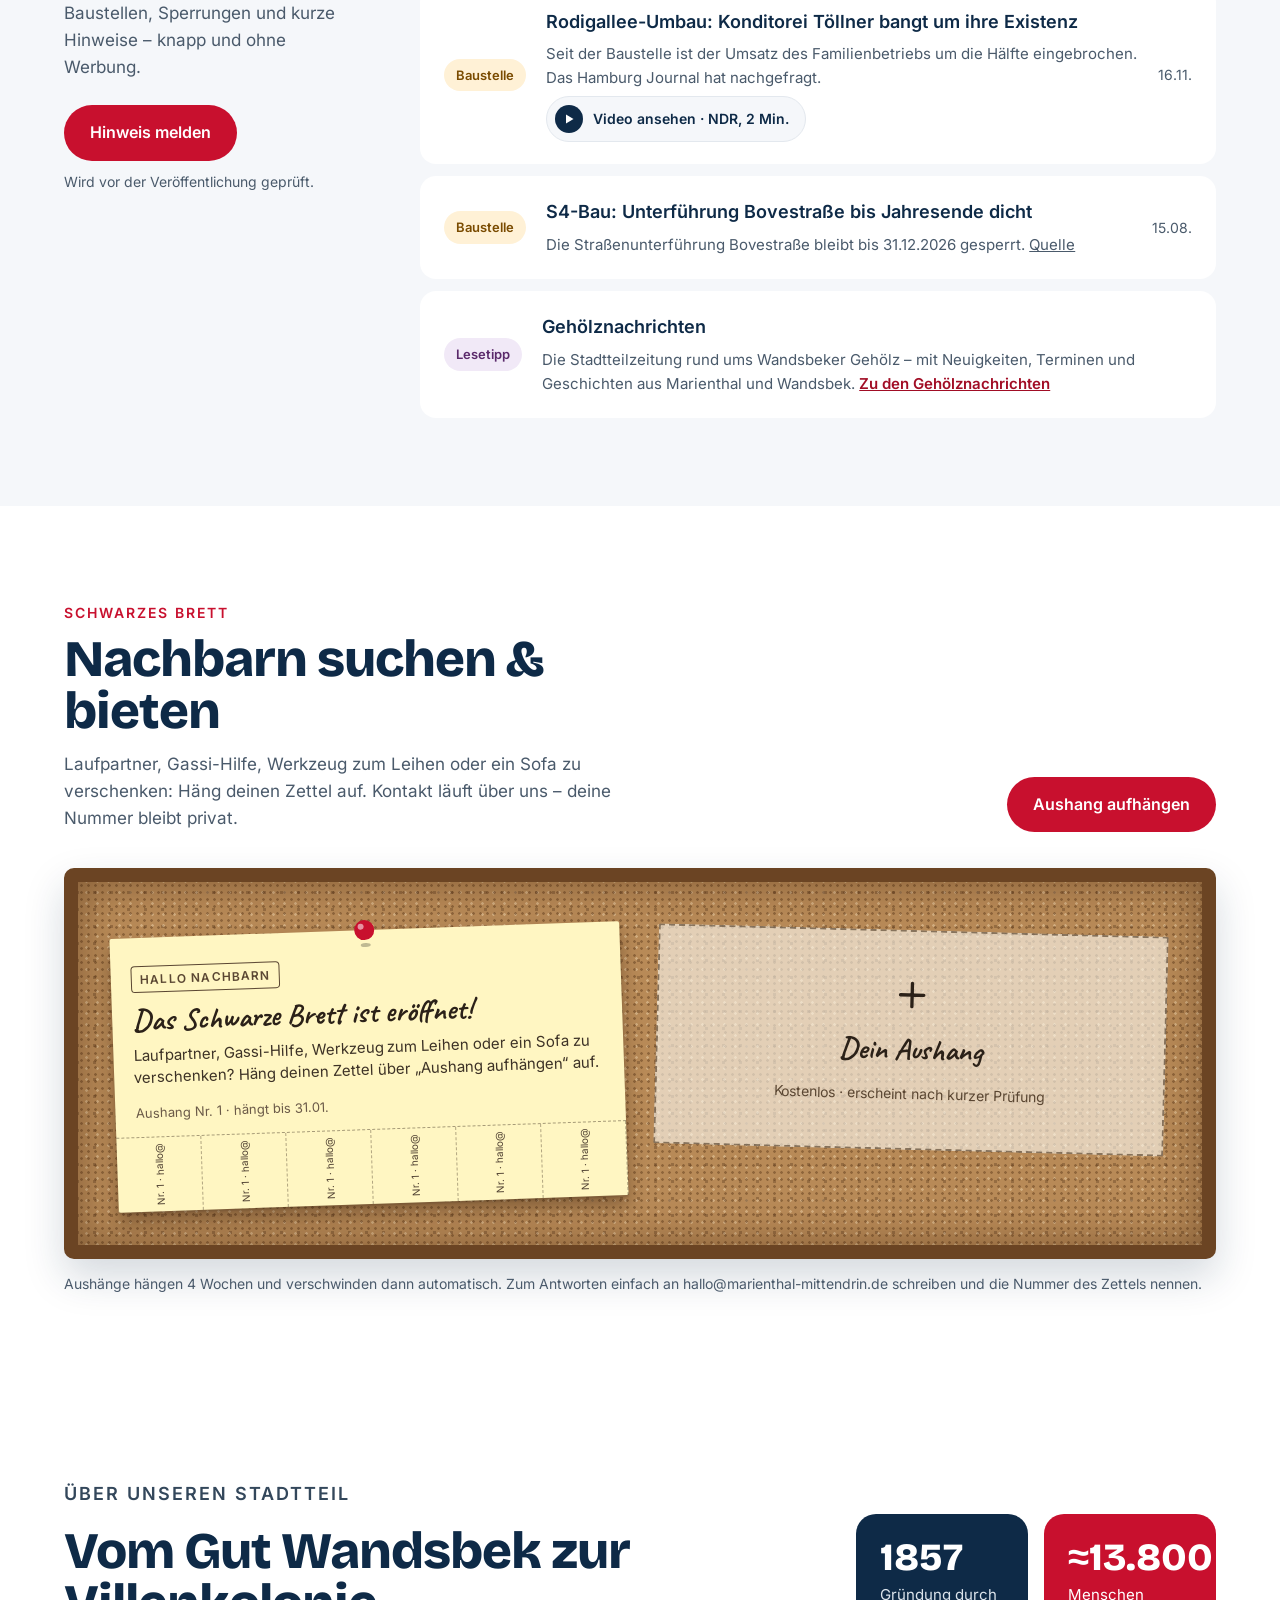
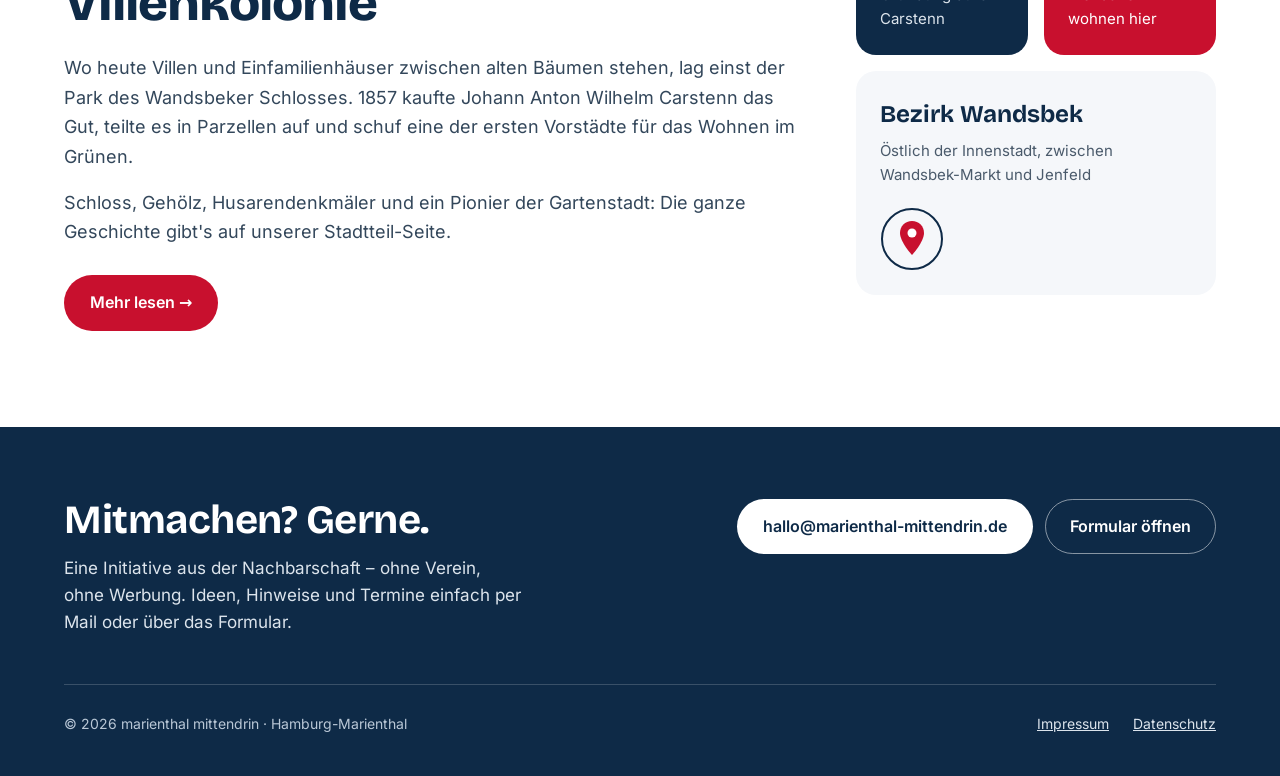
==== commit fc81e20b: "Startseite: Unterzeile „Charmant hanseatisch seit 1857“ Co-Authored-By: Claude Opus 5.5 <noreply@ant" ====
--- a/index.html
+++ b/index.html
@@ -177,7 +177,7 @@
   <svg class="bg" viewBox="0 0 1440 560" preserveAspectRatio="xMidYMid slice" aria-hidden="true"><g fill="none" stroke="#fff" stroke-width="2"><path d="M760 -20 C820 120 860 220 900 600"/><path d="M640 80 L1500 40"/><path d="M700 260 C900 240 1100 300 1500 280"/><path d="M980 -20 L1060 600"/><path d="M1200 -20 C1180 200 1220 380 1260 600"/><path d="M720 430 L1500 470"/><circle cx="1110" cy="285" r="46"/><circle cx="1110" cy="285" r="22"/></g></svg>
   <div class="wrap in">
     <div class="txt">
-      <p class="coord">53° 34′ N · 10° 05′ O · seit 1857</p>
+      <p class="coord">Charmant hanseatisch seit 1857</p>
       <h1>Moin, Marienthal.</h1>
       <p class="sub">Hier erfährst du, was in unserem Stadtteil los ist: Feste, Treffen und alles, was die Nachbarschaft wissen sollte.</p>
       <div class="ctas"><a class="btn btn-red" href="#veranstaltungen">Alle Veranstaltungen</a><a class="btn btn-ghost" href="#news">Aktuelles aus dem Viertel</a></div>
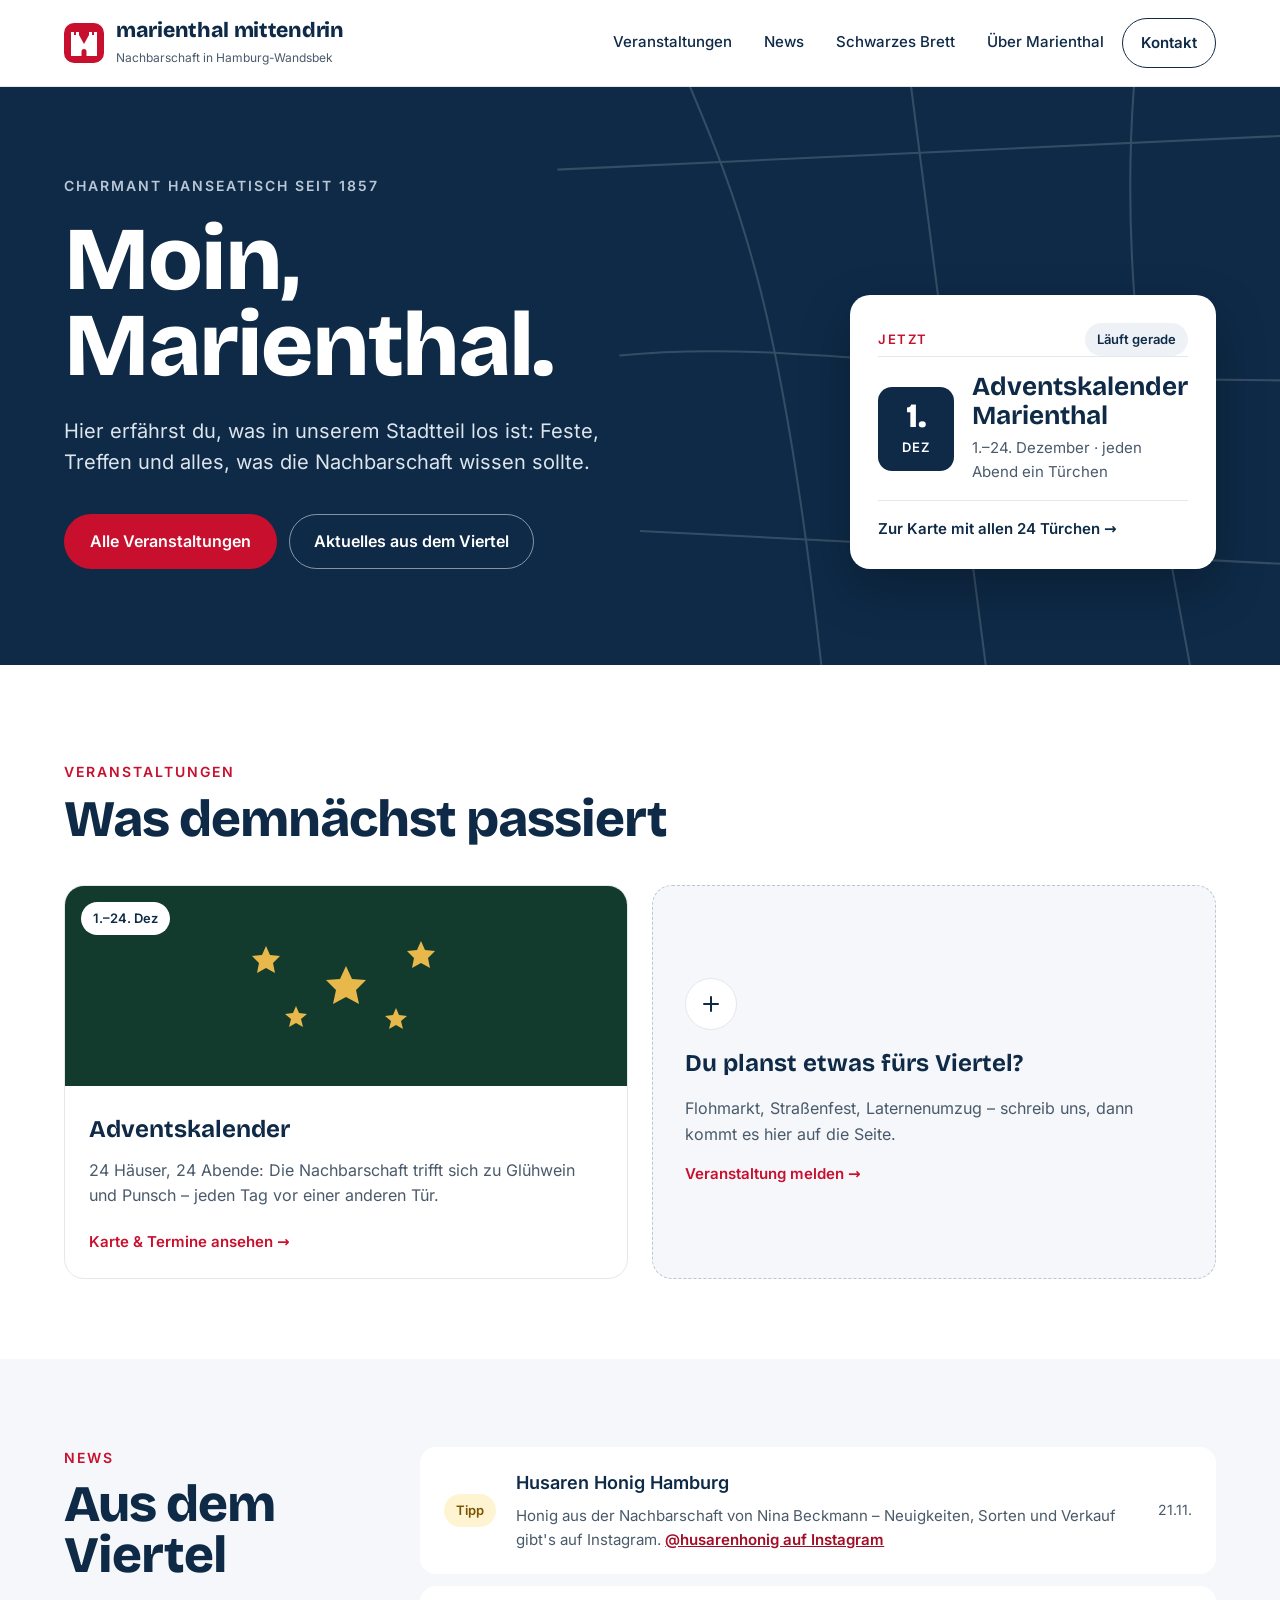
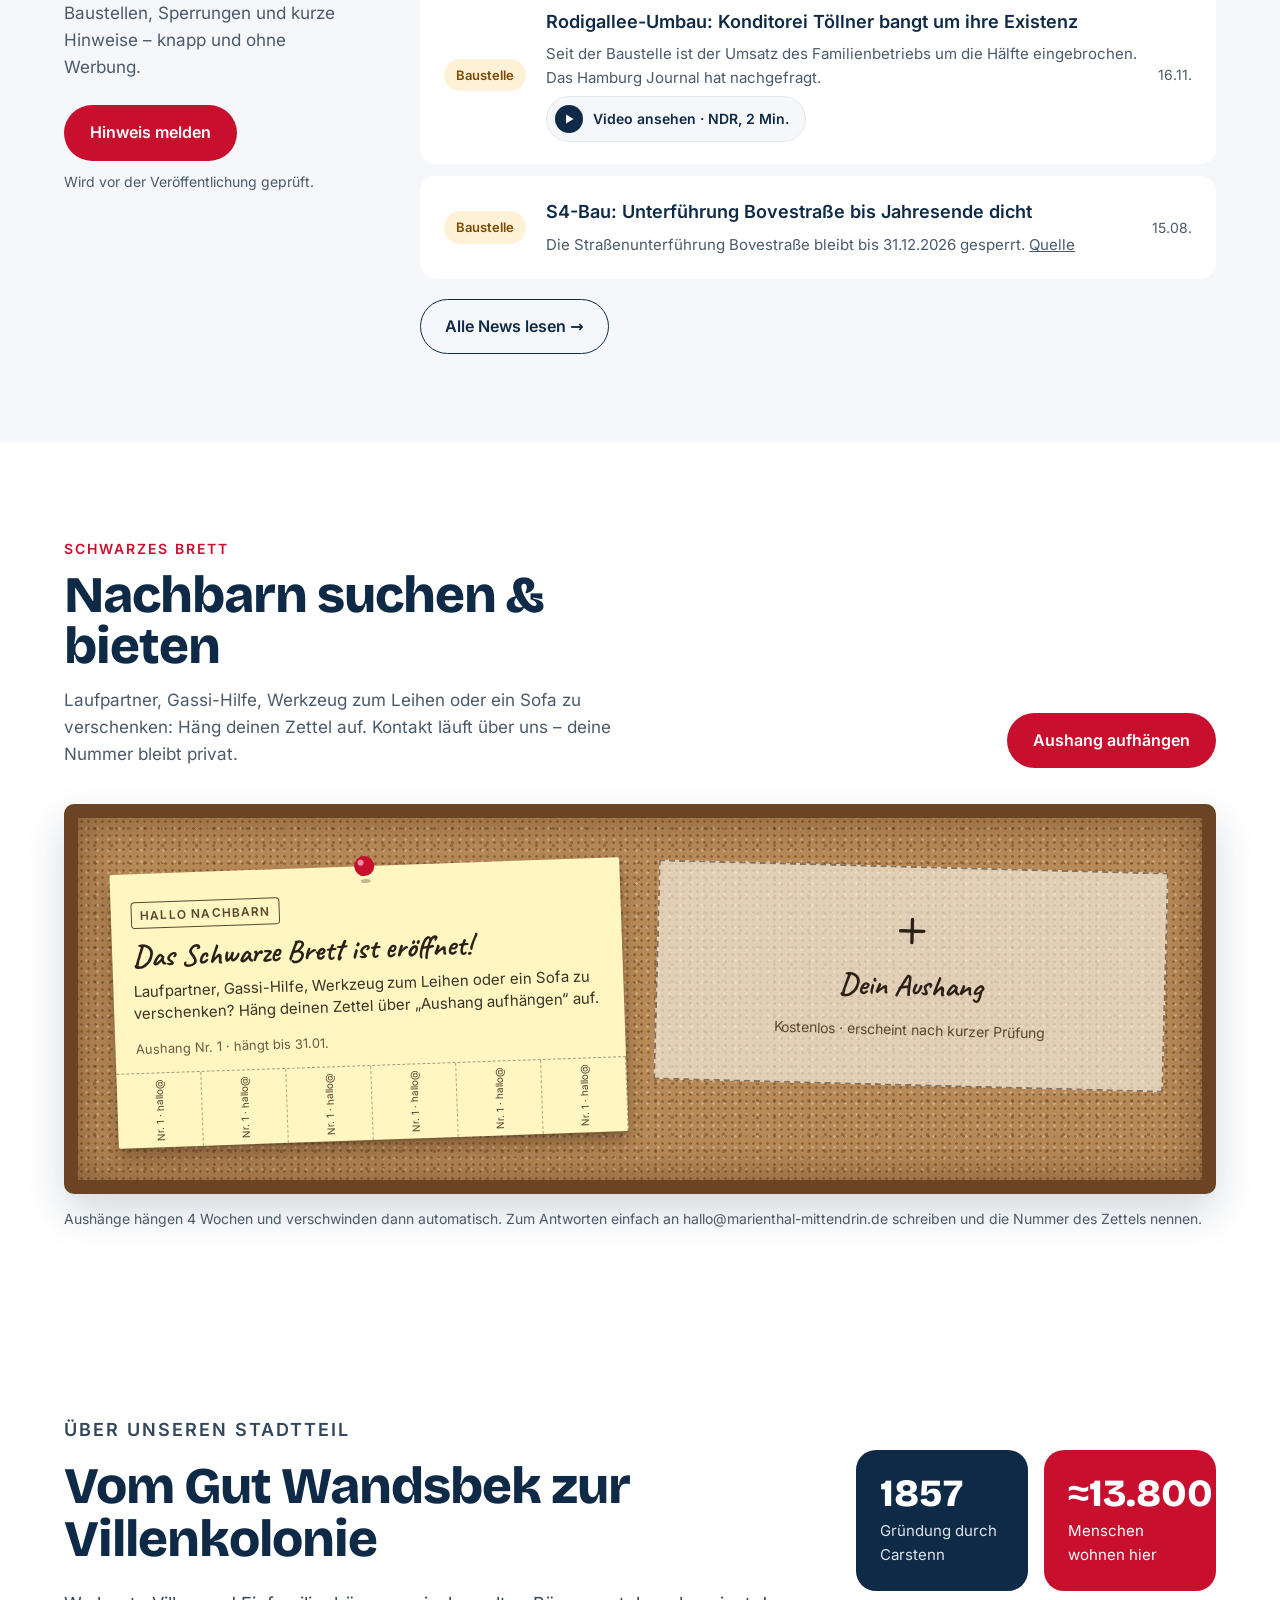
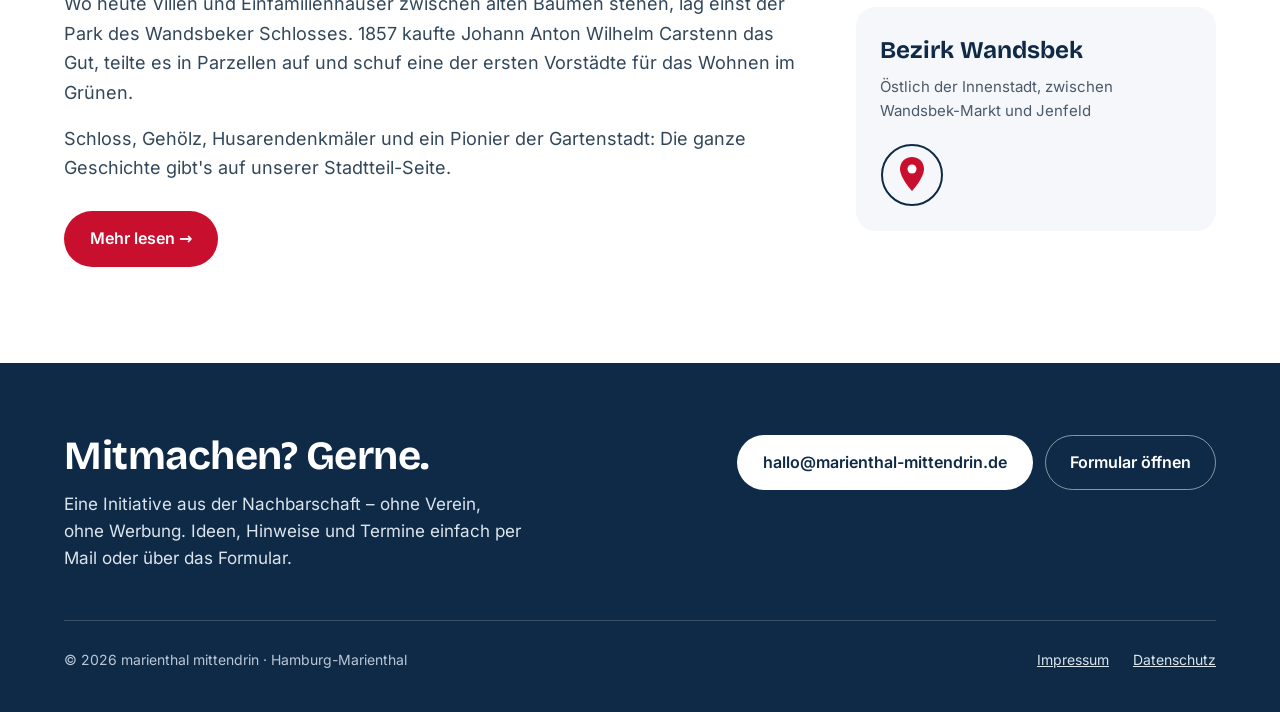
==== commit 639db379: "News: Startseite zeigt die 4 neuesten, neue Seite /marienthal-news nach Monaten mit Filter Co-Author" ====
--- a/index.html
+++ b/index.html
@@ -62,7 +62,8 @@
 .news{background:var(--soft)}
 .news .in{padding-top:88px;padding-bottom:88px;display:flex;flex-wrap:wrap;gap:56px}
 .news .intro{flex:1 1 300px}
-.news ul{flex:999 1 560px;min-width:0;list-style:none;margin:0;padding:0;display:flex;flex-direction:column;gap:12px}
+.newscol{flex:999 1 560px;min-width:0;display:flex;flex-direction:column;gap:20px;align-items:flex-start}
+.news ul{width:100%;list-style:none;margin:0;padding:0;display:flex;flex-direction:column;gap:12px}
 .news li{background:#fff;border-radius:16px;padding:22px 24px;display:flex;flex-wrap:wrap;gap:20px;align-items:center}
 .badge{flex:none;font-size:13px;font-weight:600;padding:6px 12px;border-radius:999px;background:#E4EEF8;color:var(--navy)}
 .b-Baustelle{background:#FFF1D6;color:#7A4B00}.b-Mitmachen{background:#FDE7EA;color:#A10D25}.b-Neu{background:#E7F2EC;color:#1E5B3E}.b-Lesetipp{background:#F1E9F7;color:#5B2A6B}.b-Tipp{background:#FFF4D1;color:#7A5300}
@@ -221,7 +222,7 @@
 
 <section id="news" class="news"><div class="wrap in">
   <div class="intro"><p class="eyebrow">News</p><h2 class="h2" style="margin-bottom:18px">Aus dem Viertel</h2><p class="lead" style="margin:0 0 24px">Baustellen, Sperrungen und kurze Hinweise – knapp und ohne Werbung.</p><button type="button" class="btn btn-red" data-open-form data-cat="News-Hinweis">Hinweis melden</button><p style="margin:10px 0 0;font-size:14px;color:var(--muted)">Wird vor der Veröffentlichung geprüft.</p></div>
-  <ul id="news-list" aria-live="polite"><li><span class="c"><span>Lade Meldungen …</span></span></li></ul>
+  <div class="newscol"><ul id="news-list" aria-live="polite"><li><span class="c"><span>Lade Meldungen …</span></span></li></ul><a class="btn" href="/marienthal-news/" style="border:1.5px solid #0E2A47;color:#0E2A47;padding:13.5px 24px">Alle News lesen →</a></div>
 </div></section>
 
 <section id="brett"><div class="wrap brett">
@@ -319,8 +320,8 @@
 
   /* News aus daten/news.json */
   fetch("/daten/news.json", {cache:"no-cache"}).then(function(r){return r.json();}).then(function(list){
-    list = list.filter(function(n){ return !n.bis || day(n.bis) >= today; })
-               .sort(function(a,b){ return (a.immerUnten?1:0)-(b.immerUnten?1:0) || (b.datum||"").localeCompare(a.datum||""); });
+    list = list.filter(function(n){ return !n.immerUnten && (!n.bis || day(n.bis) >= today); })
+               .sort(function(a,b){ return (b.datum||"").localeCompare(a.datum||""); }).slice(0,4);
     var ul = document.getElementById("news-list");
     if(!list.length){ ul.innerHTML = '<li><span class="c"><span>Gerade gibt es keine Meldungen.</span></span></li>'; return; }
     ul.innerHTML = list.map(function(n){
@@ -362,6 +363,7 @@
     modal.hidden = false; document.body.style.overflow = "hidden";
     setTimeout(function(){ form.querySelector('input[name=kategorie]:checked').focus(); }, 30);
   }
+  var mp = new URLSearchParams(location.search).get("melden"); if(mp) setTimeout(function(){ open(mp); }, 100);
   function close(){ modal.hidden = true; document.body.style.overflow = ""; if(lastFocus) lastFocus.focus(); }
   document.addEventListener("click", function(e){
     var o = e.target.closest("[data-open-form]"); if(o){ open(o.dataset.cat); return; }
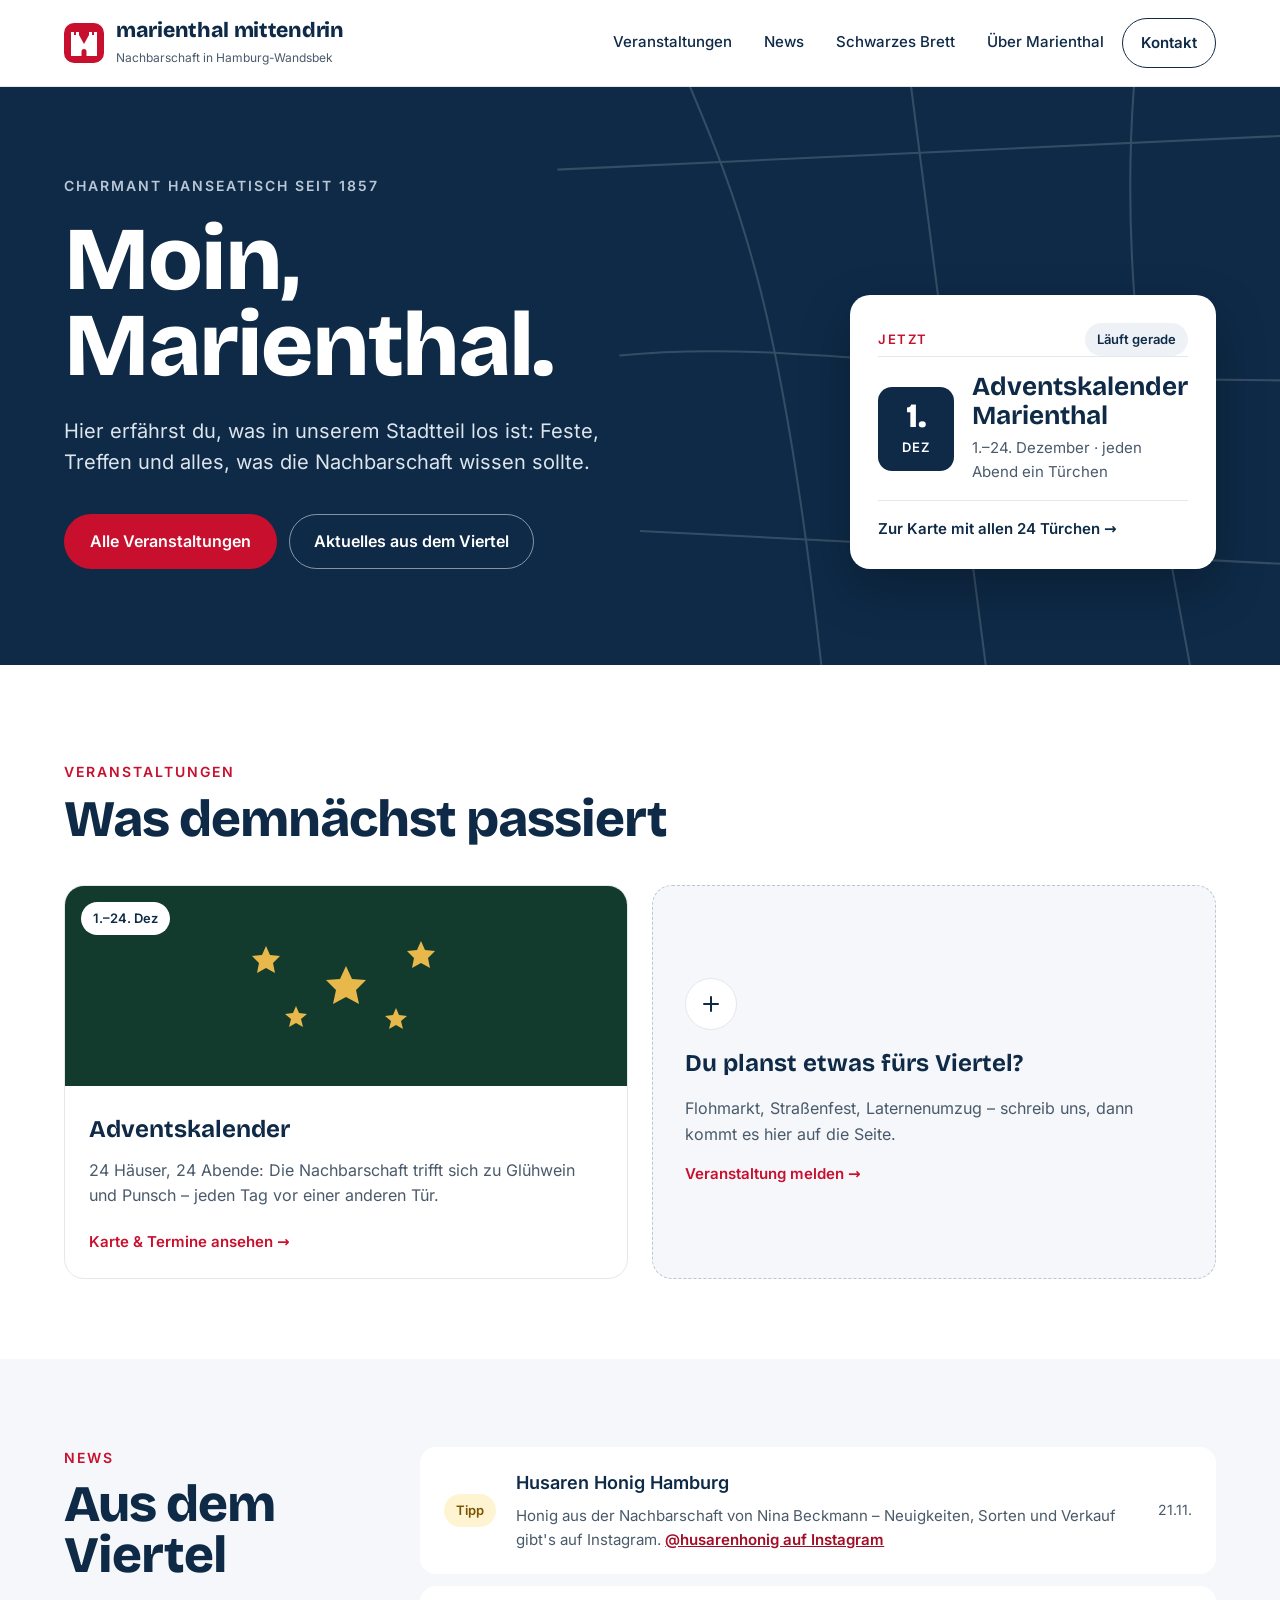
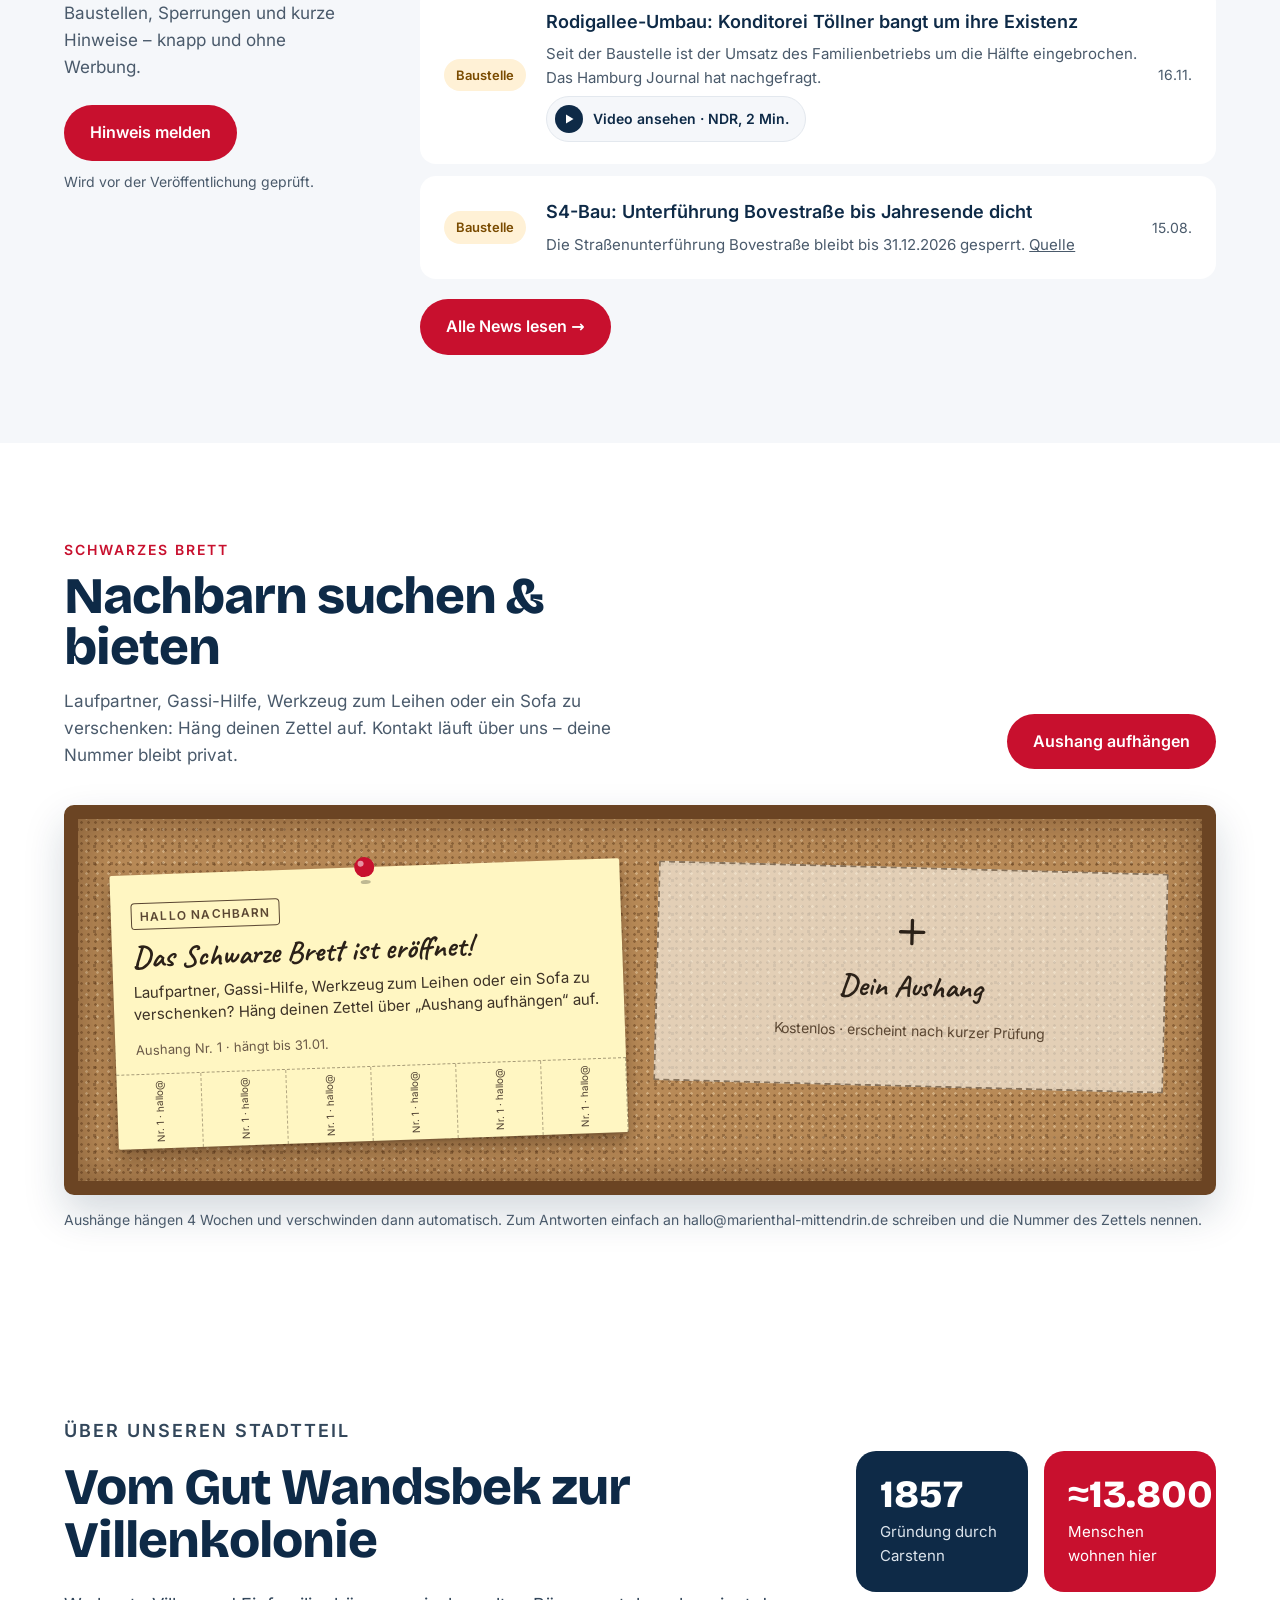
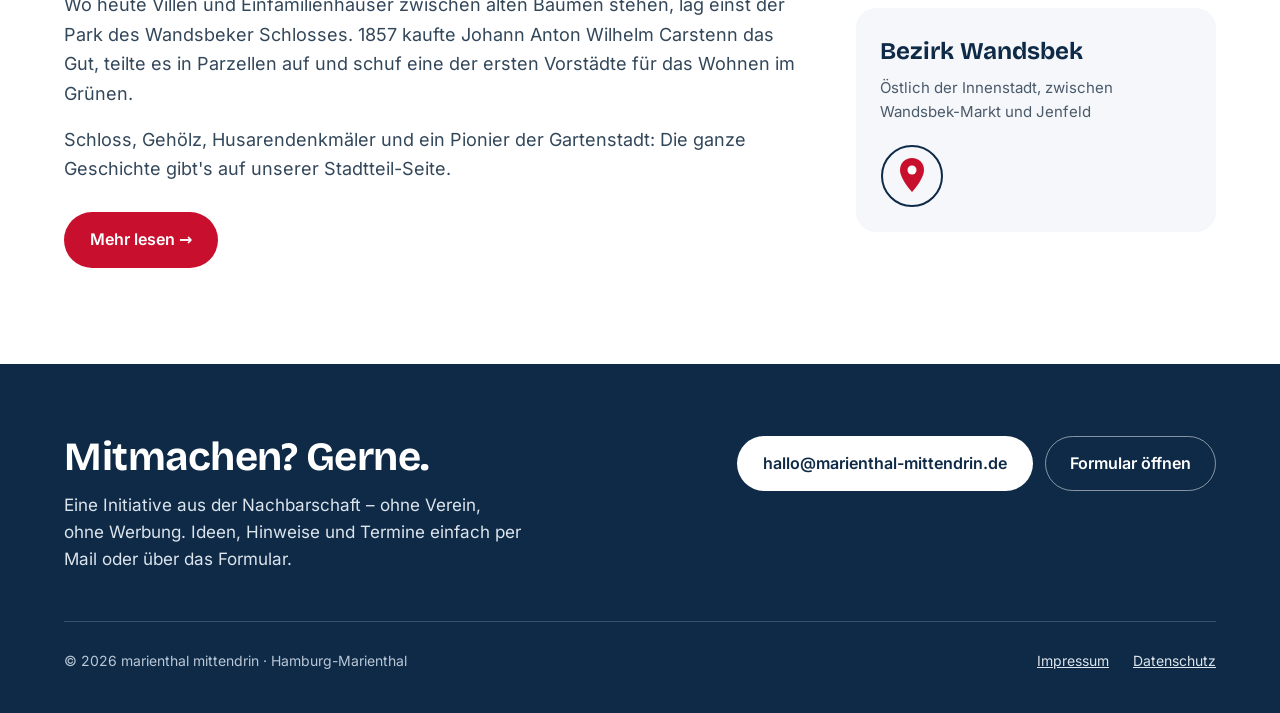
==== commit a8a36078: "Button „Alle News lesen“ in Rot Co-Authored-By: Claude Opus 5.5 <noreply@anthropic.com> Claude-Sessi" ====
--- a/index.html
+++ b/index.html
@@ -222,7 +222,7 @@
 
 <section id="news" class="news"><div class="wrap in">
   <div class="intro"><p class="eyebrow">News</p><h2 class="h2" style="margin-bottom:18px">Aus dem Viertel</h2><p class="lead" style="margin:0 0 24px">Baustellen, Sperrungen und kurze Hinweise – knapp und ohne Werbung.</p><button type="button" class="btn btn-red" data-open-form data-cat="News-Hinweis">Hinweis melden</button><p style="margin:10px 0 0;font-size:14px;color:var(--muted)">Wird vor der Veröffentlichung geprüft.</p></div>
-  <div class="newscol"><ul id="news-list" aria-live="polite"><li><span class="c"><span>Lade Meldungen …</span></span></li></ul><a class="btn" href="/marienthal-news/" style="border:1.5px solid #0E2A47;color:#0E2A47;padding:13.5px 24px">Alle News lesen →</a></div>
+  <div class="newscol"><ul id="news-list" aria-live="polite"><li><span class="c"><span>Lade Meldungen …</span></span></li></ul><a class="btn btn-red" href="/marienthal-news/">Alle News lesen →</a></div>
 </div></section>
 
 <section id="brett"><div class="wrap brett">
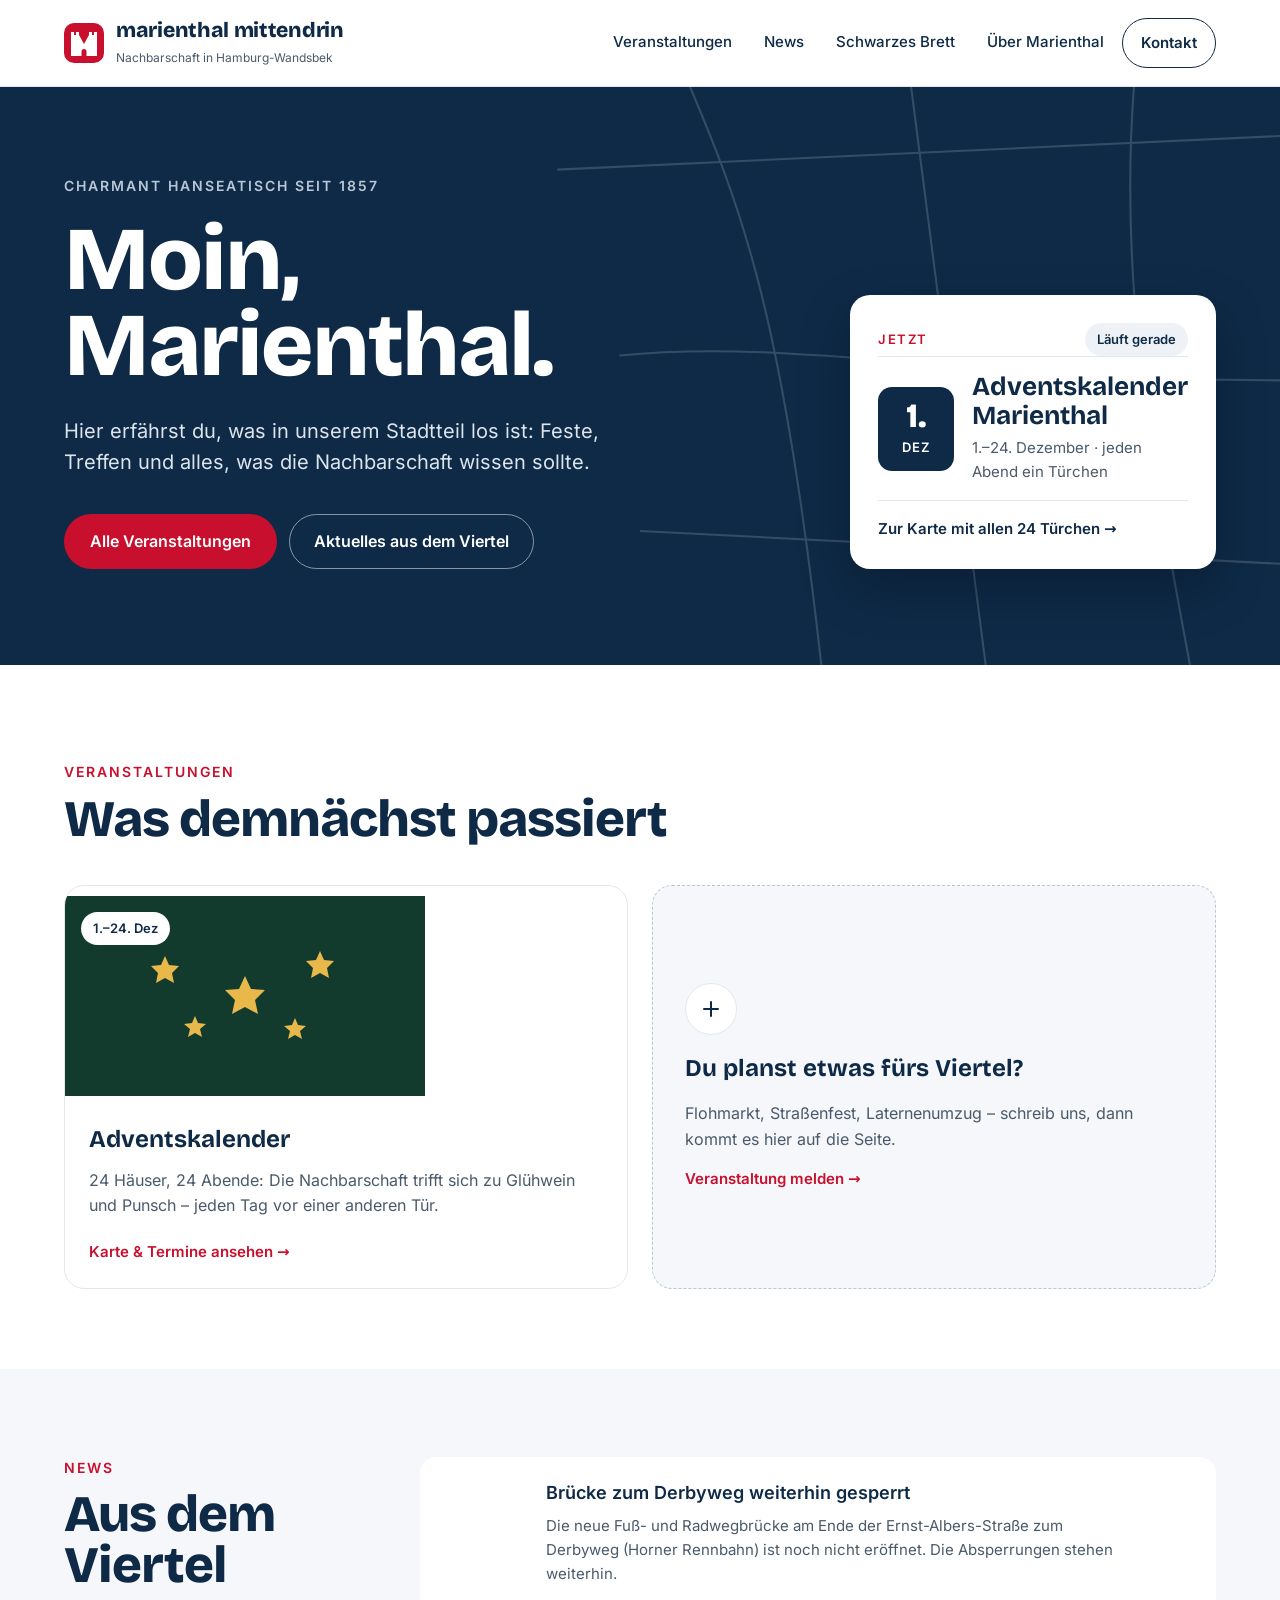
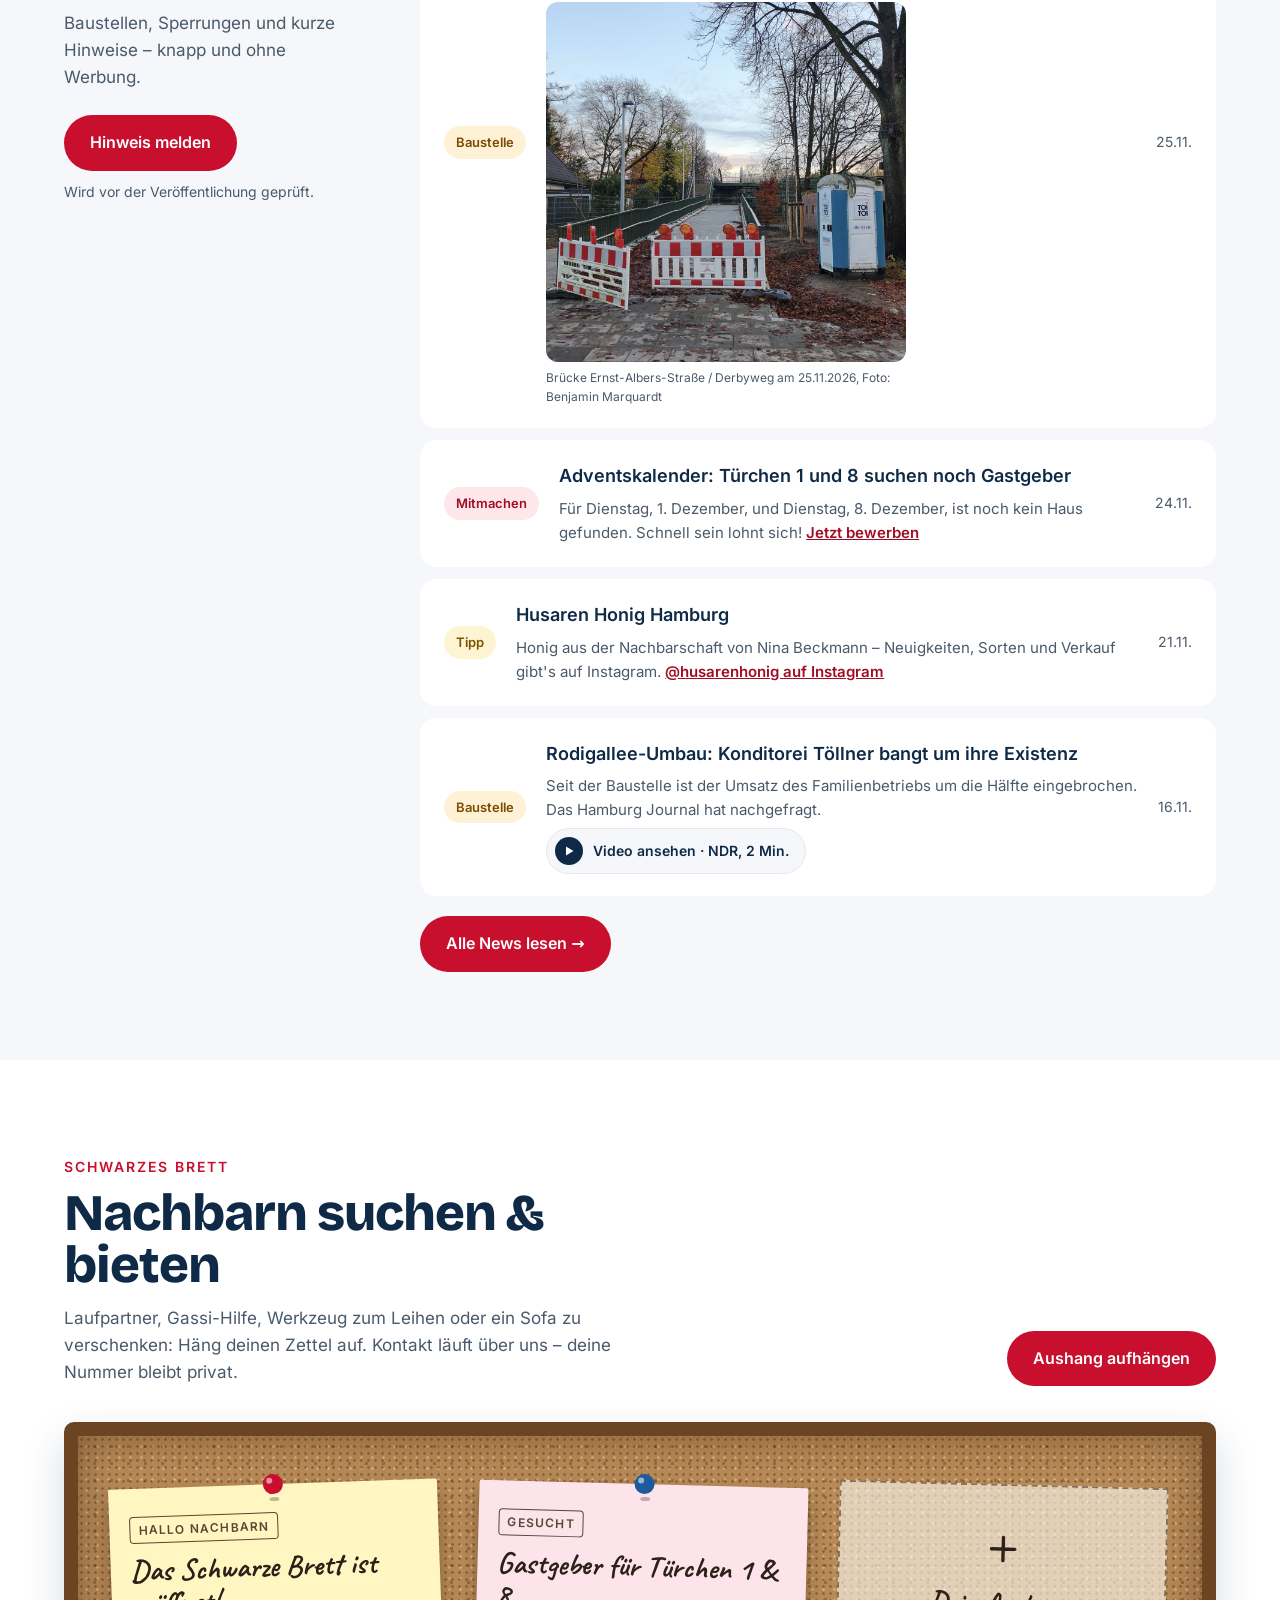
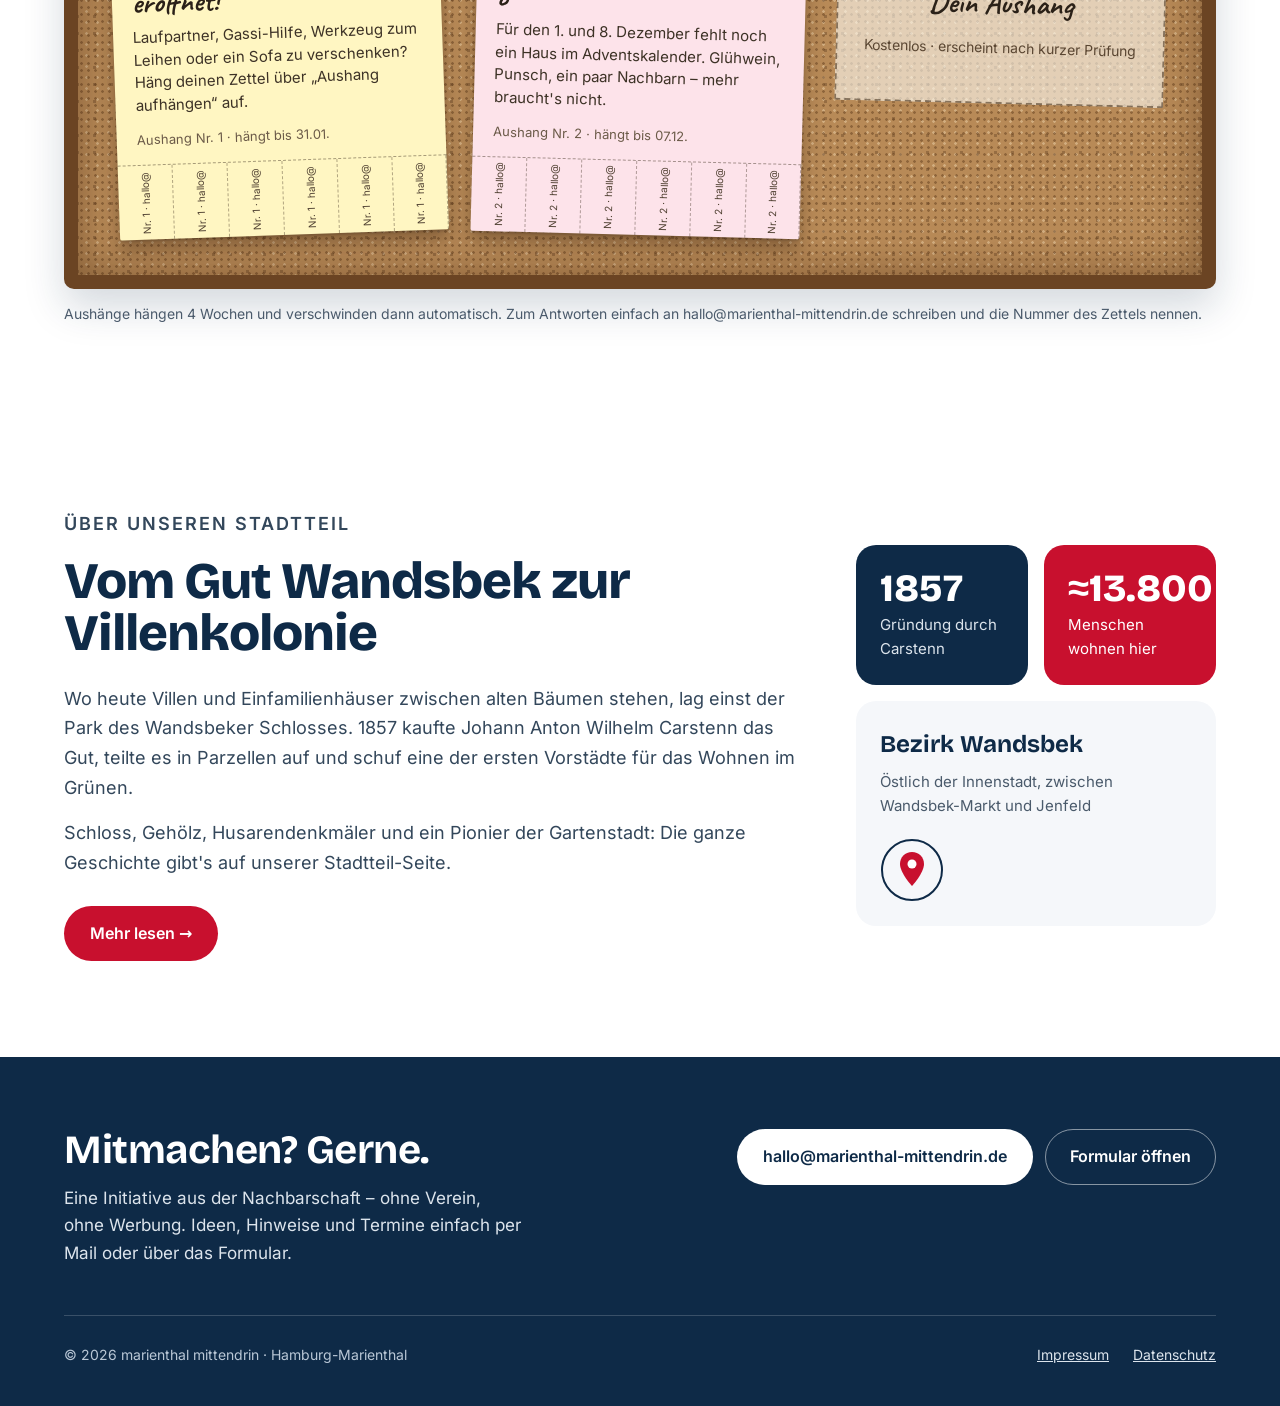
==== commit e5b5684b: "News: Brücke zum Derbyweg weiterhin gesperrt, mit Foto Neue optionale News-Felder bild und bildtext;" ====
--- a/index.html
+++ b/index.html
@@ -75,6 +75,7 @@
 .news .dt{font-size:14px;color:var(--muted)}
 .vid{display:inline-flex;align-items:center;gap:10px;align-self:flex-start;text-decoration:none;color:var(--navy);background:var(--soft);border:1px solid var(--line);border-radius:999px;padding:8px 16px 8px 8px;font-size:14px;font-weight:600}
 .vid i{width:28px;height:28px;border-radius:999px;background:var(--navy);display:flex;align-items:center;justify-content:center}
+.pic{margin:10px 0 0;max-width:360px}.pic img{display:block;width:100%;height:auto;border-radius:12px}.pic figcaption{font-size:12px;color:var(--muted);margin-top:6px}
 
 /* Schwarzes Brett */
 .brett{padding-top:96px;padding-bottom:88px}
@@ -304,6 +305,7 @@
   function day(s){ var p=s.split("-"); return new Date(+p[0], +p[1]-1, +p[2]); }
   function esc(s){ return String(s==null?"":s).replace(/[&<>"']/g,function(c){return {"&":"&amp;","<":"&lt;",">":"&gt;",'"':"&quot;","'":"&#39;"}[c];}); }
   function safeUrl(u){ return /^(https?:\/\/|\/)/.test(u||"") ? u : "#"; }
+  function img(n){ return n.bild ? '<figure class="pic"><img src="'+esc(safeUrl(n.bild))+'" alt="'+esc(n.bildtext||n.titel)+'" loading="lazy" width="1200" height="1200">'+(n.bildtext?'<figcaption>'+esc(n.bildtext)+'</figcaption>':'')+'</figure>' : ""; }
   function fmt(s){ var d=day(s); return ("0"+d.getDate()).slice(-2)+"."+("0"+(d.getMonth()+1)).slice(-2)+"."; }
 
   /* Abgelaufene Veranstaltungen ausblenden, nächste oben zeigen */
@@ -329,7 +331,7 @@
       if(n.link) extra += ' <a class="cta" href="'+esc(safeUrl(n.link))+'"'+(/^https?:/.test(n.link)?' rel="noopener"':'')+'>'+esc(n.linktext||"Mehr")+'</a>';
       if(n.quelle) extra += ' <a href="'+esc(safeUrl(n.quelle))+'" rel="noopener">Quelle</a>';
       var vid = n.video ? '<a class="vid" href="'+esc(safeUrl(n.video))+'" rel="noopener"><i><svg width="12" height="12" viewBox="0 0 12 12" aria-hidden="true"><path d="M3 1.5v9l7.5-4.5z" fill="#fff"/></svg></i>'+esc(n.videotext||"Video ansehen")+'</a>' : "";
-      return '<li><span class="badge b-'+esc(n.kategorie)+'">'+esc(n.kategorie)+'</span><span class="c"><b>'+esc(n.titel)+'</b><span>'+esc(n.text)+extra+'</span>'+vid+'</span><span class="dt">'+(n.datum?fmt(n.datum):"")+'</span></li>';
+      return '<li><span class="badge b-'+esc(n.kategorie)+'">'+esc(n.kategorie)+'</span><span class="c"><b>'+esc(n.titel)+'</b><span>'+esc(n.text)+extra+'</span>'+vid+img(n)+'</span><span class="dt">'+(n.datum?fmt(n.datum):"")+'</span></li>';
     }).join("");
   }).catch(function(){ document.getElementById("news-list").innerHTML = '<li><span class="c"><span>Meldungen konnten nicht geladen werden.</span></span></li>'; });
 
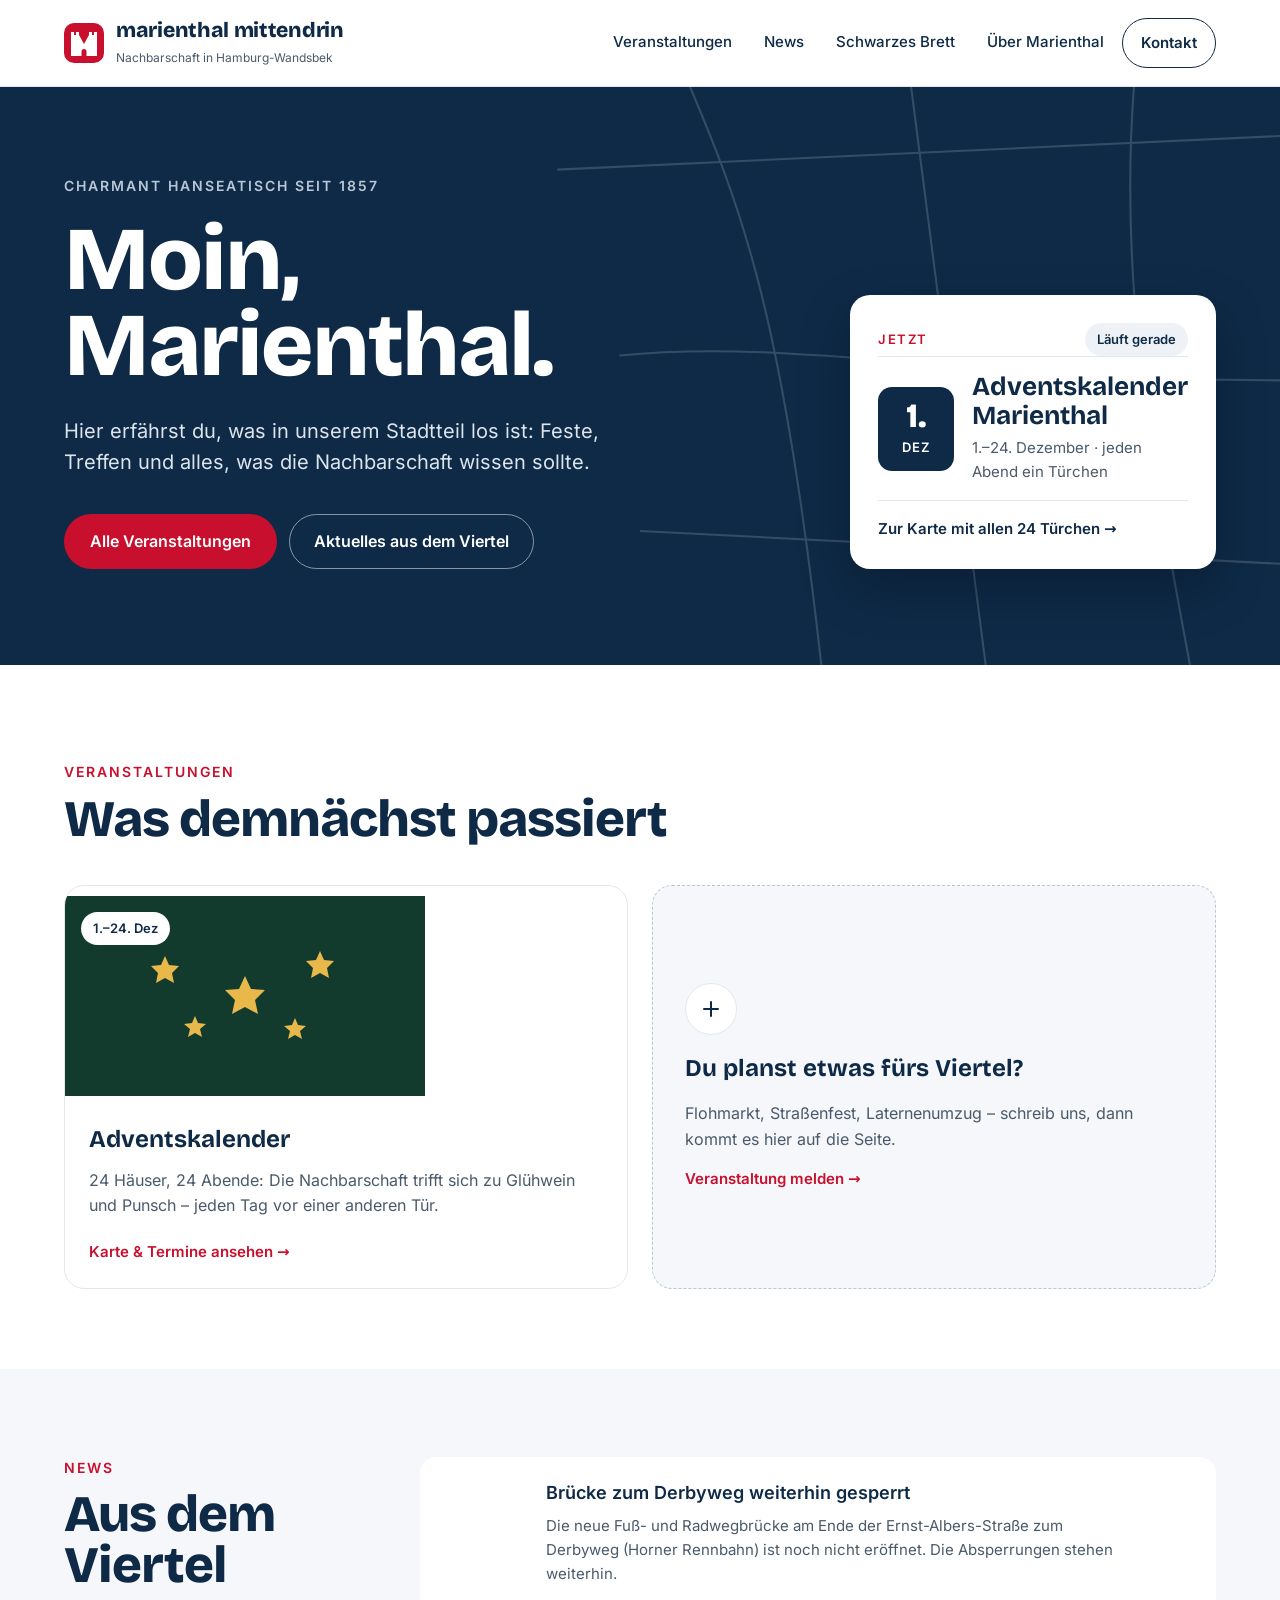
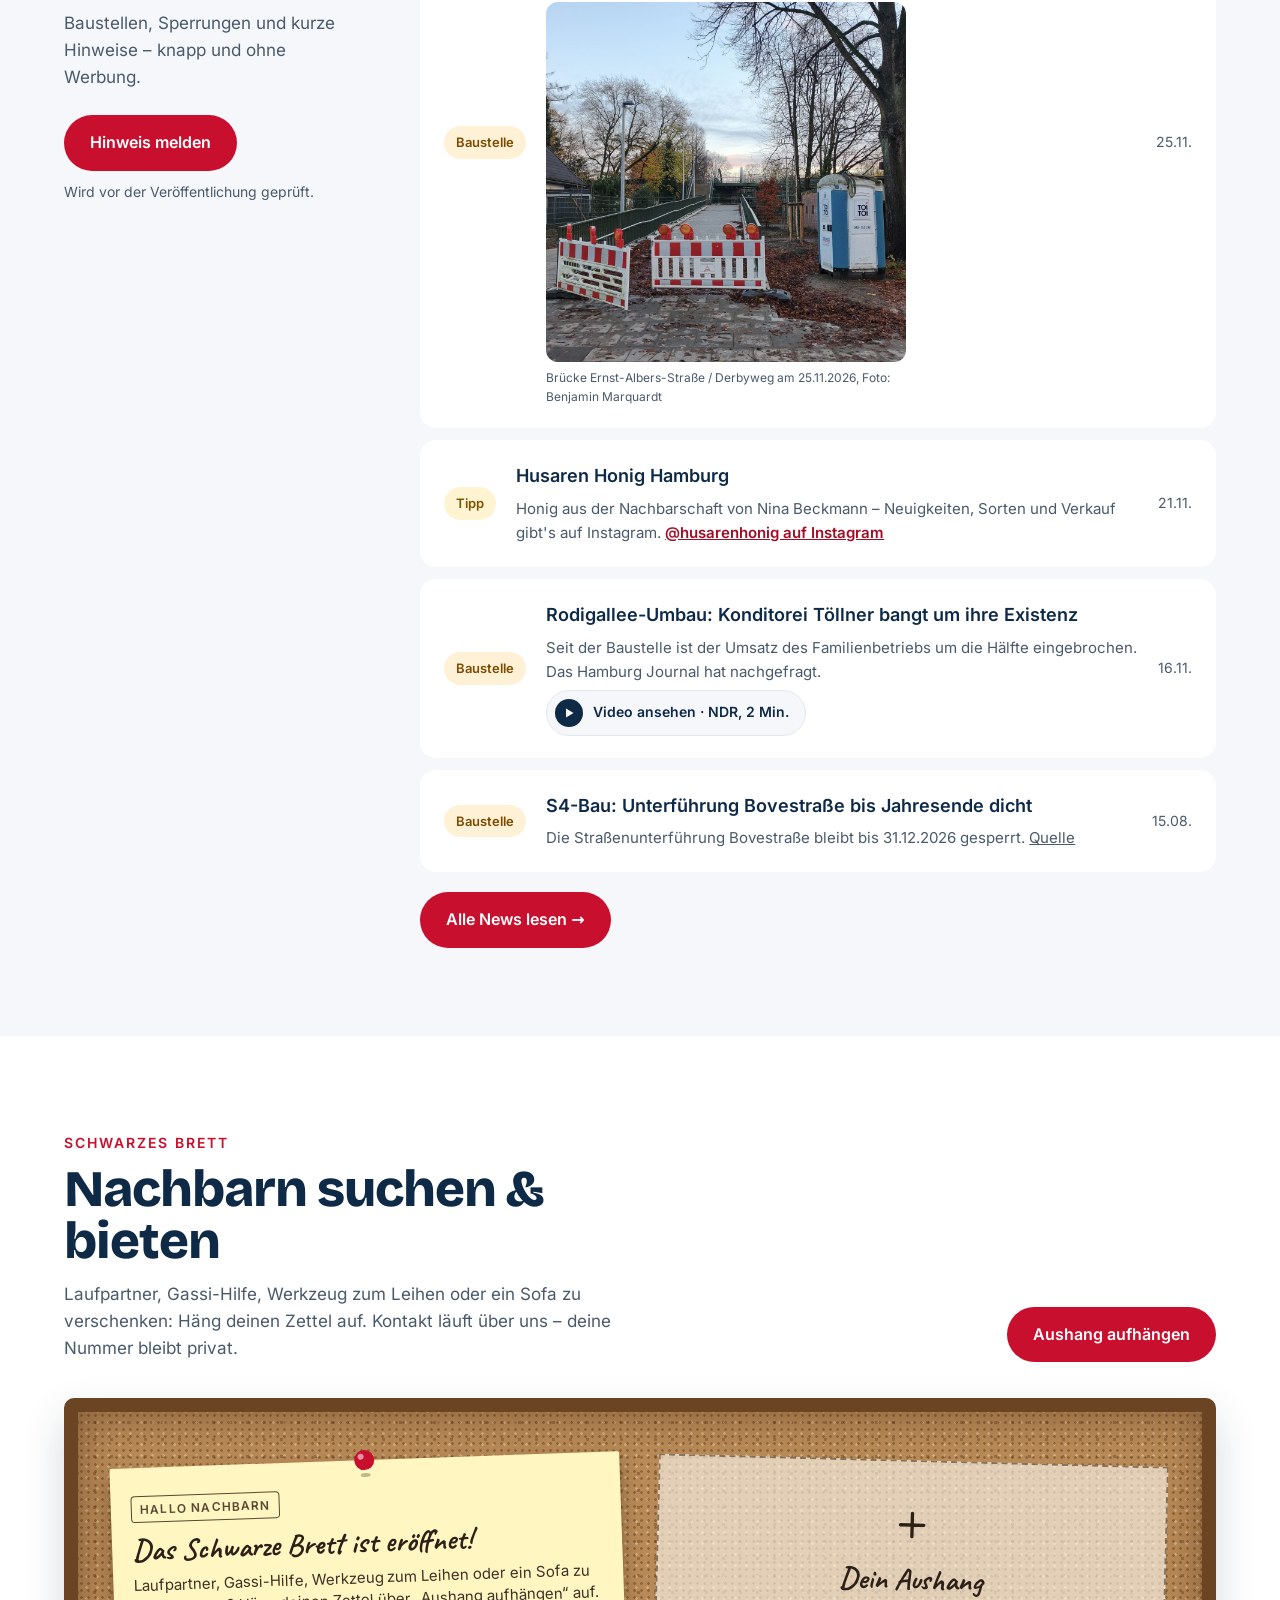
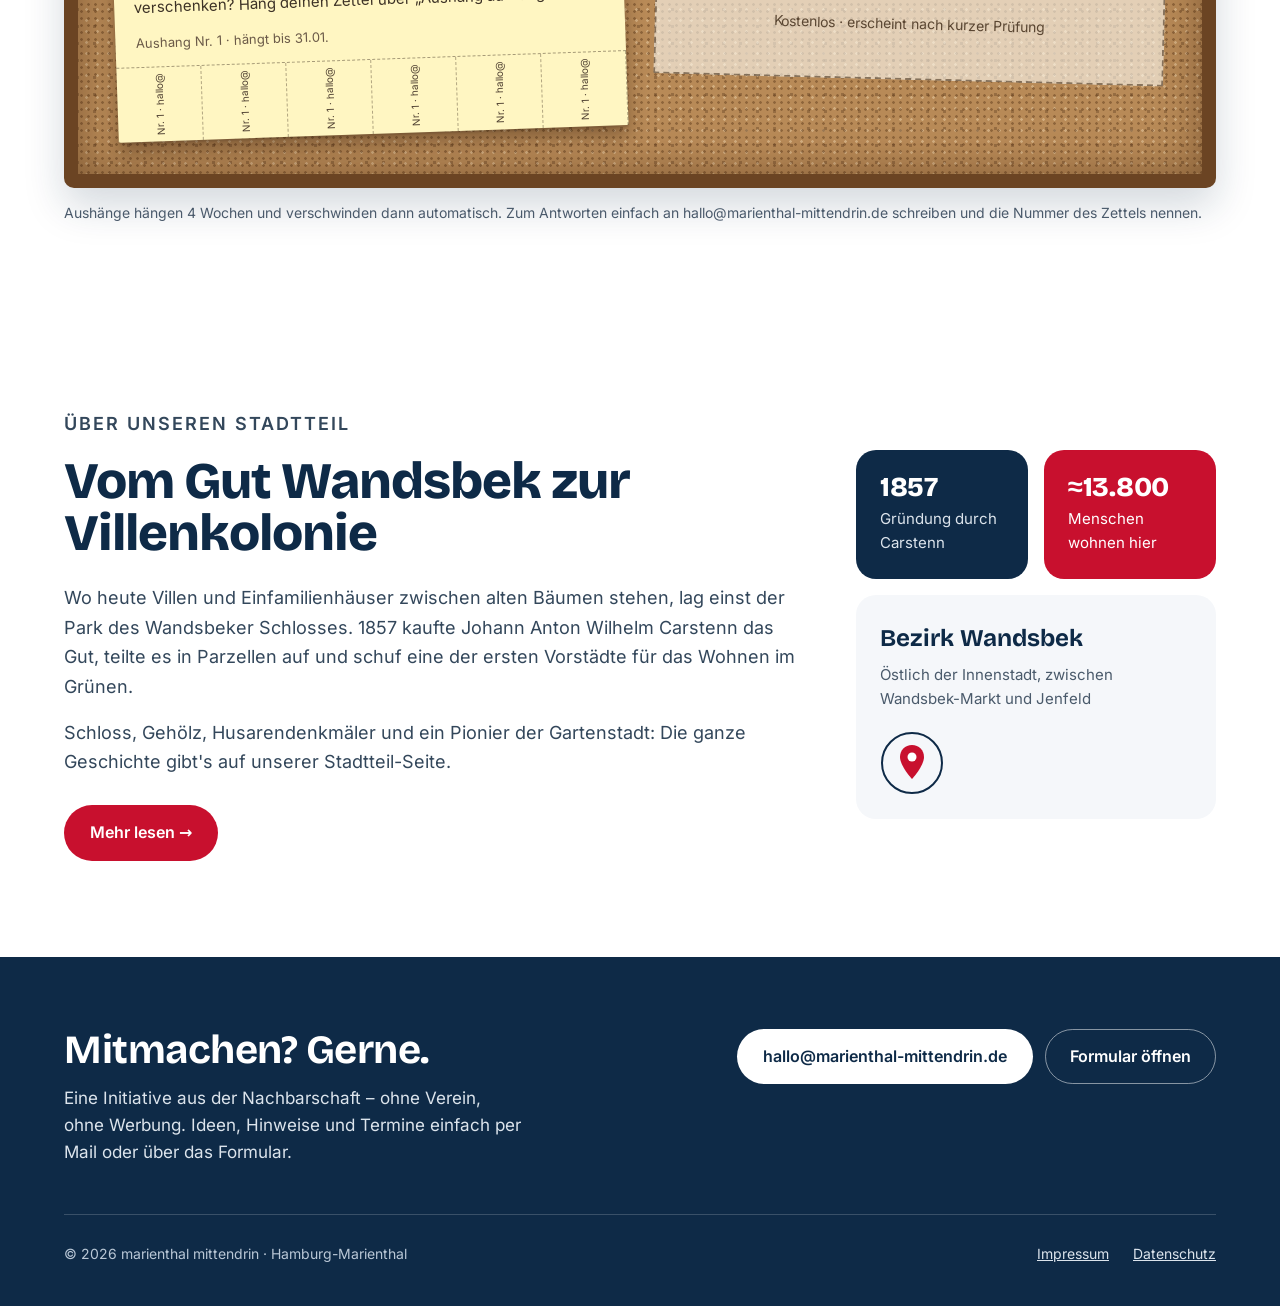
==== commit 4ba397ee: "Startseite: Zahlen in den Stadtteil-Kacheln passen sich der Kachelbreite an Co-Authored-By: Claude O" ====
--- a/index.html
+++ b/index.html
@@ -102,8 +102,8 @@
 .stadt .txt{flex:999 1 520px;min-width:0}
 .stadt .txt p{font-size:18px;line-height:1.65;color:#33475B;margin:0 0 16px}
 .facts{flex:1 1 360px;display:grid;grid-template-columns:repeat(2,minmax(0,1fr));gap:16px}
-.fact{border-radius:20px;padding:24px;min-width:0;display:flex;flex-direction:column;gap:6px}
-.fact b{font-family:"Bricolage Grotesque",sans-serif;font-weight:800;font-size:clamp(30px,3vw,40px);line-height:1;white-space:nowrap}
+.fact{border-radius:20px;padding:24px;min-width:0;container-type:inline-size;display:flex;flex-direction:column;gap:6px}
+.fact b{font-family:"Bricolage Grotesque",sans-serif;font-weight:800;font-size:min(40px,22cqi);letter-spacing:-.01em;line-height:1;white-space:nowrap}
 .fact.wide{grid-column:span 2;background:var(--soft);flex-direction:row;flex-wrap:wrap;align-items:center;justify-content:space-between;gap:20px}
 
 /* Footer */
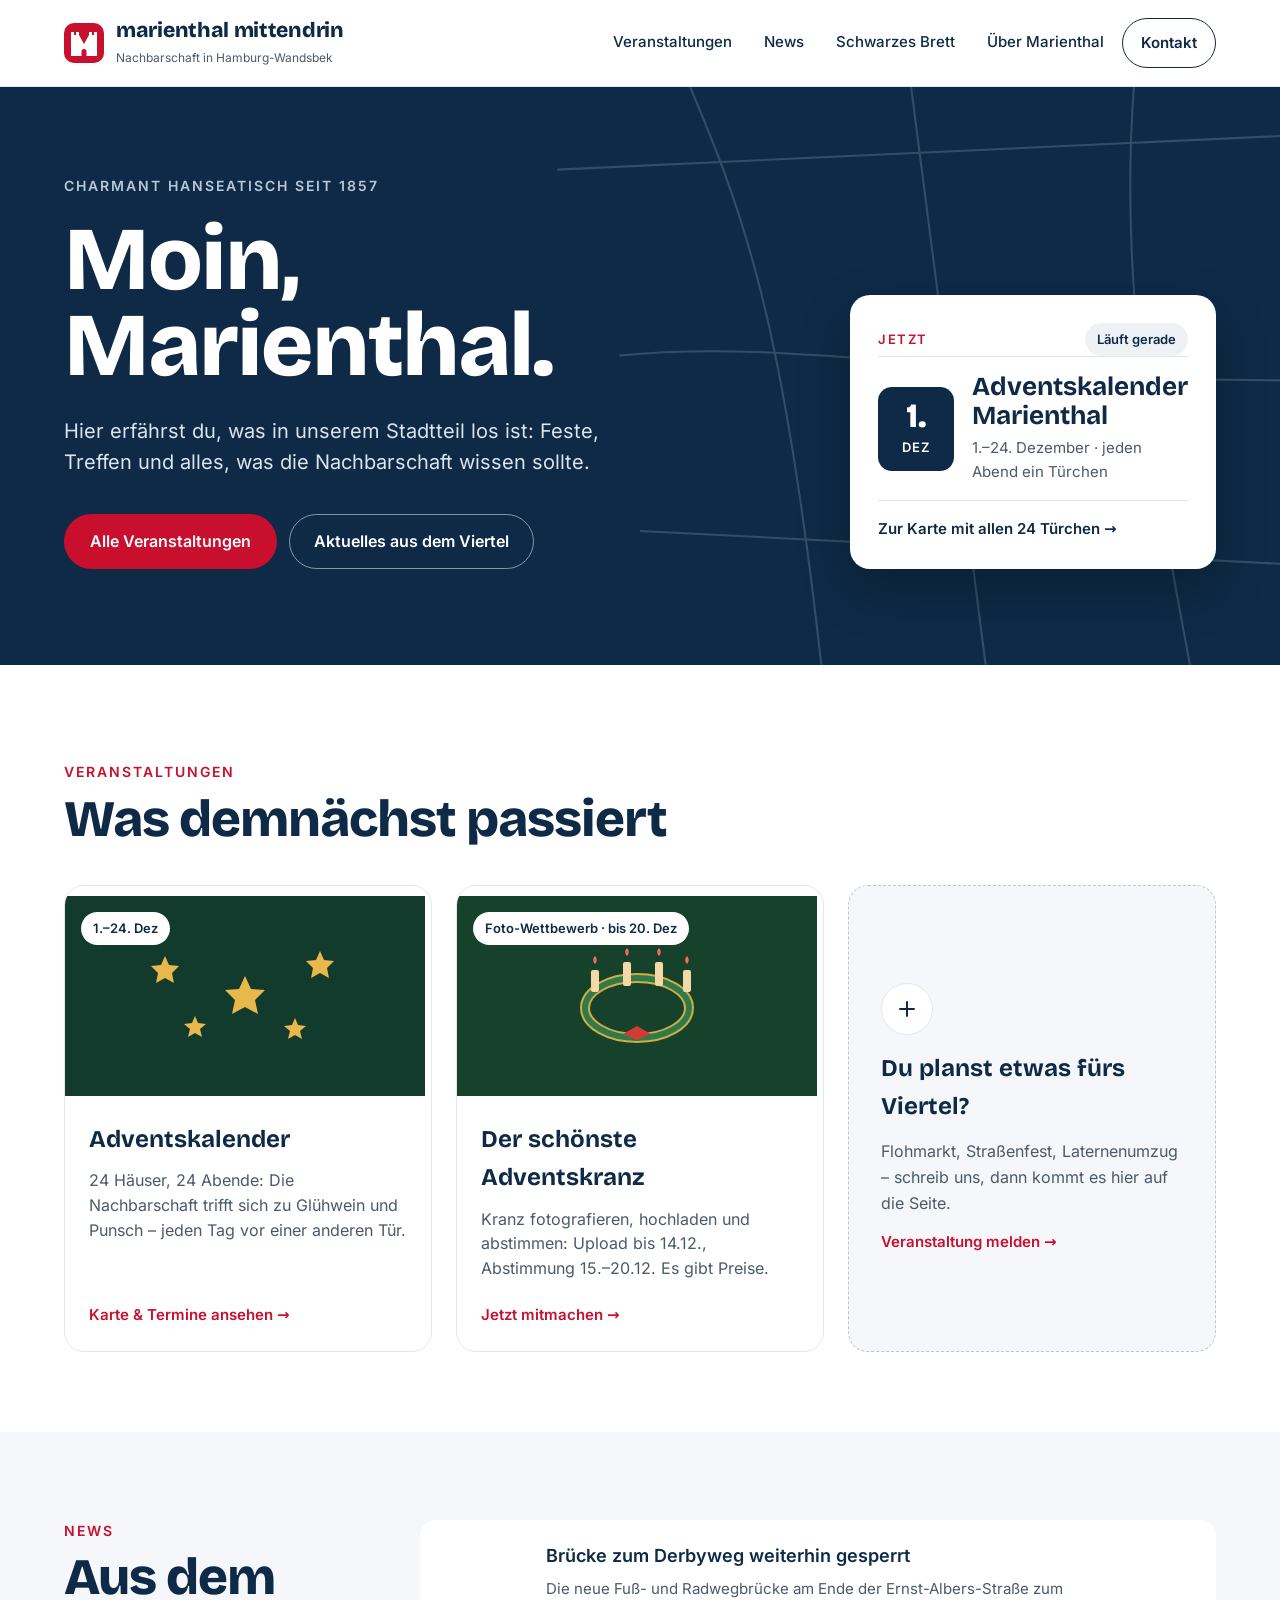
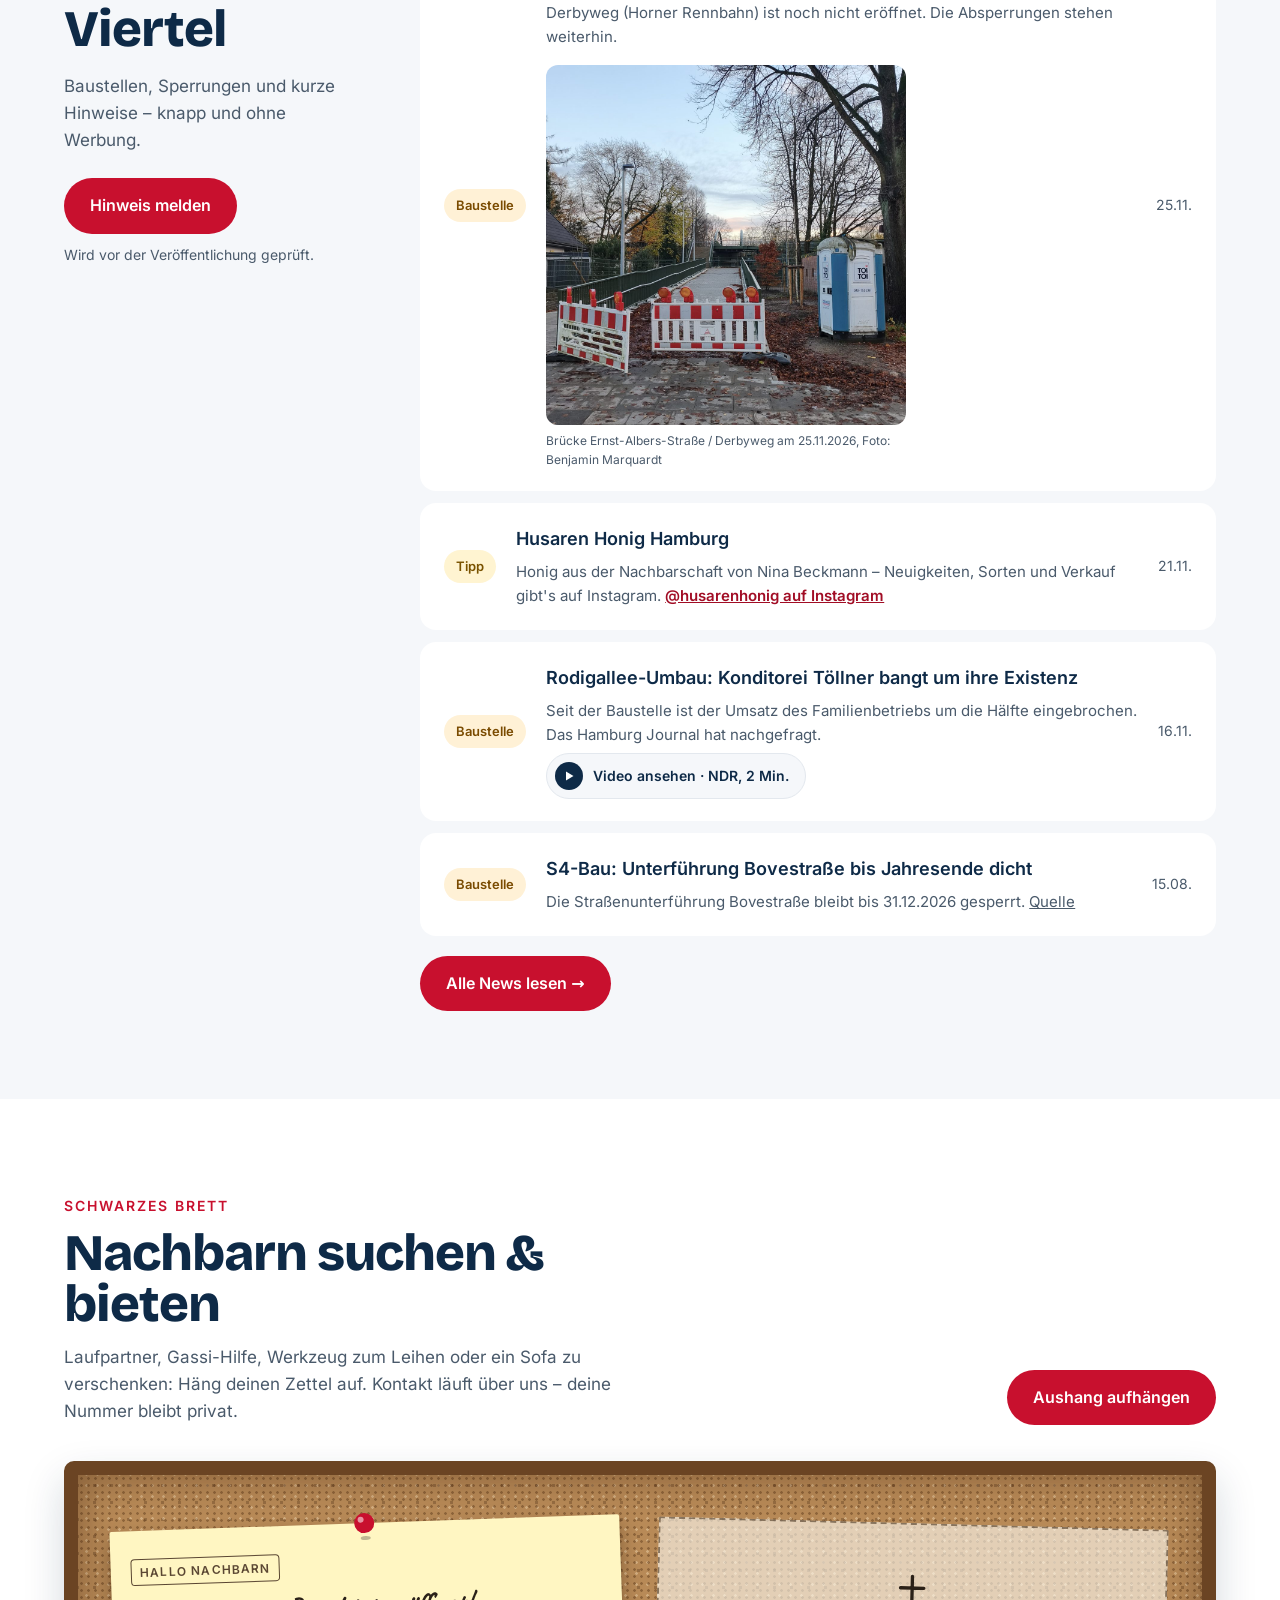
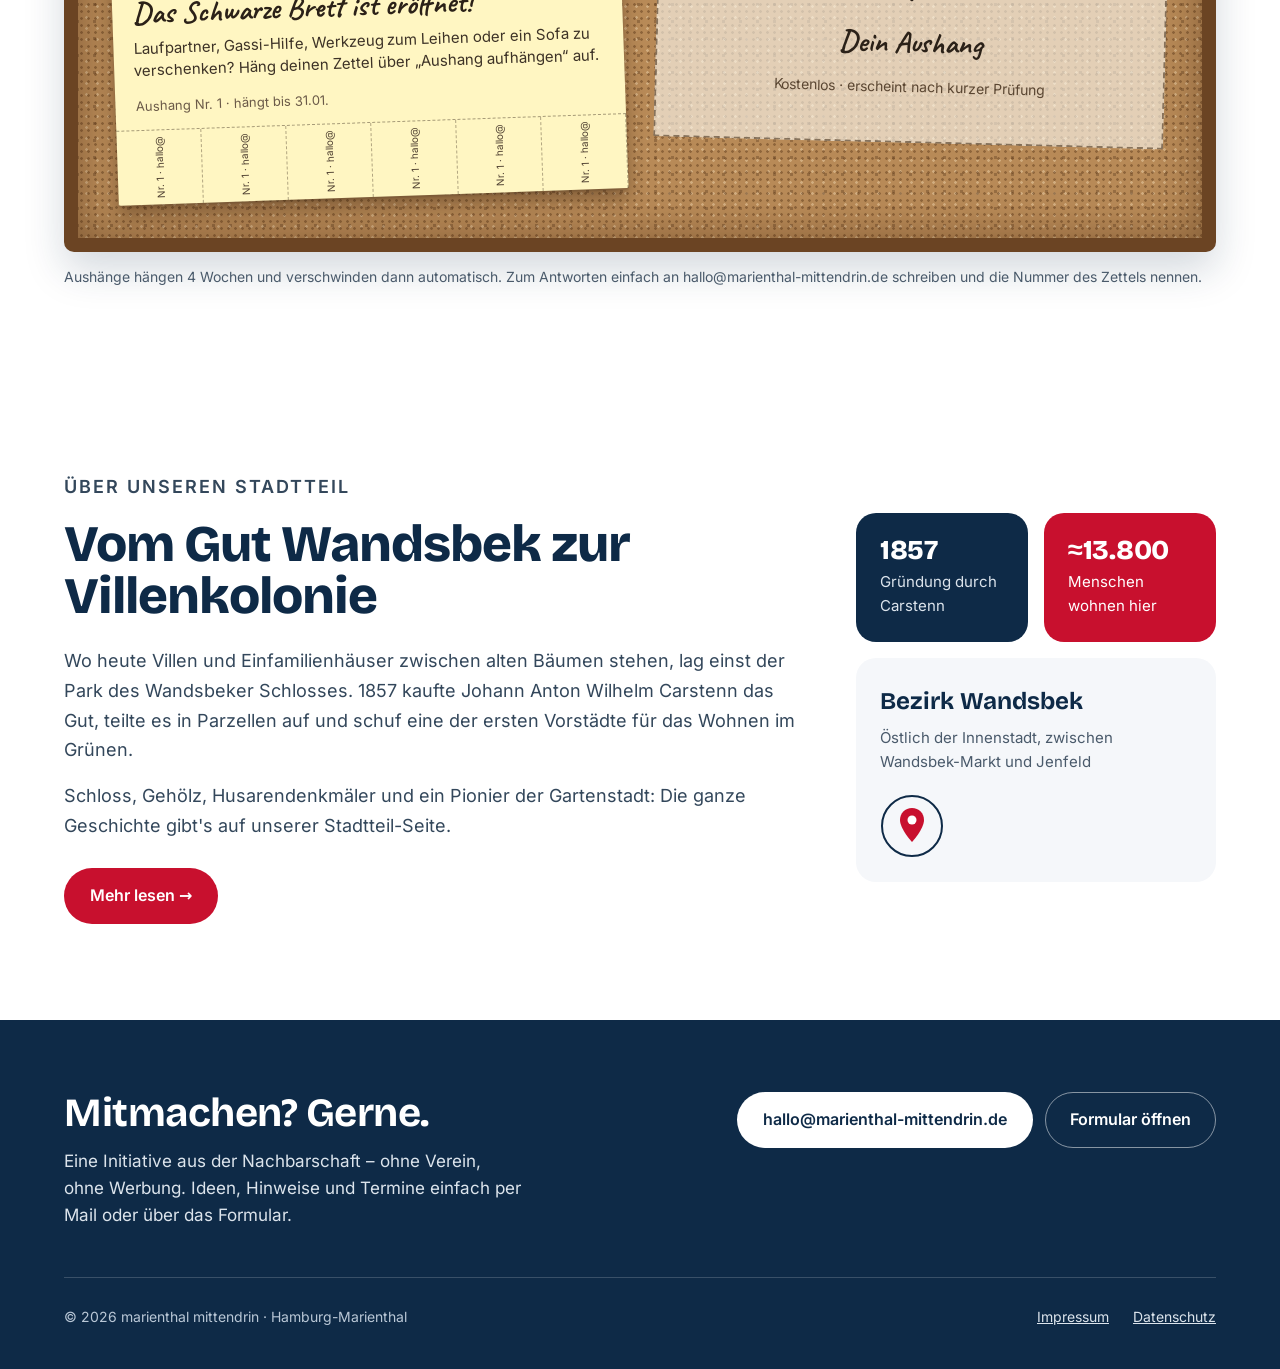
==== commit 07ff08f1: "Adventskranz-Wettbewerb 2026: Unterseite, Startseiten-Karte, Datenschutz 4a Co-Authored-By: Claude S" ====
--- a/index.html
+++ b/index.html
@@ -211,6 +211,10 @@
     <a class="ev" href="/adventskalender-marienthal/" data-bis="2026-12-24">
       <span class="pic" style="background:#123B2E"><svg width="220" height="120" viewBox="0 0 220 120" aria-hidden="true"><g fill="#E8B84A"><path d="M30 20l4 9 10 1-7 7 2 10-9-5-9 5 2-10-7-7 10-1z"/><path d="M110 40l6 13 14 1-10 10 3 14-13-7-13 7 3-14-10-10 14-1z"/><path d="M185 15l4 9 10 1-7 7 2 10-9-5-9 5 2-10-7-7 10-1z"/><path d="M60 80l3 7 8 1-6 5 2 8-7-4-7 4 2-8-6-5 8-1z"/><path d="M160 82l3 7 8 1-6 5 2 8-7-4-7 4 2-8-6-5 8-1z"/></g></svg><span class="tag">1.–24. Dez</span></span>
       <span class="body"><span class="t">Adventskalender</span><span class="d">24 Häuser, 24 Abende: Die Nachbarschaft trifft sich zu Glühwein und Punsch – jeden Tag vor einer anderen Tür.</span><span class="go">Karte &amp; Termine ansehen →</span></span>
+    </a>
+    <a class="ev" href="/adventskranz2026/" data-bis="2026-12-20">
+      <span class="pic" style="background:#16412A"><svg width="220" height="120" viewBox="0 0 220 120" aria-hidden="true"><g fill="none" stroke="#E8B84A" stroke-width="10" opacity=".9"><ellipse cx="110" cy="72" rx="52" ry="30"/></g><g fill="none" stroke="#2f7a4a" stroke-width="6"><ellipse cx="110" cy="72" rx="52" ry="30"/></g><g fill="#F4D9A8"><rect x="64" y="34" width="8" height="22" rx="2"/><rect x="96" y="26" width="8" height="24" rx="2"/><rect x="128" y="26" width="8" height="24" rx="2"/><rect x="156" y="34" width="8" height="22" rx="2"/></g><g fill="#ff6a5e"><path d="M68 28c-4-4 0-8 0-8s4 4 0 8zM100 20c-4-4 0-8 0-8s4 4 0 8zM132 20c-4-4 0-8 0-8s4 4 0 8zM160 28c-4-4 0-8 0-8s4 4 0 8z"/></g><path d="M96 98l14-8 14 8-14 6z" fill="#d23c34"/></svg><span class="tag">Foto-Wettbewerb · bis 20. Dez</span></span>
+      <span class="body"><span class="t">Der schönste Adventskranz</span><span class="d">Kranz fotografieren, hochladen und abstimmen: Upload bis 14.12., Abstimmung 15.–20.12. Es gibt Preise.</span><span class="go">Jetzt mitmachen →</span></span>
     </a>
     <button type="button" class="add" data-open-form data-cat="Veranstaltung">
       <span class="plus"><svg width="24" height="24" viewBox="0 0 24 24" aria-hidden="true" fill="none" stroke="#0E2A47" stroke-width="2" stroke-linecap="round"><path d="M12 5v14M5 12h14"/></svg></span>
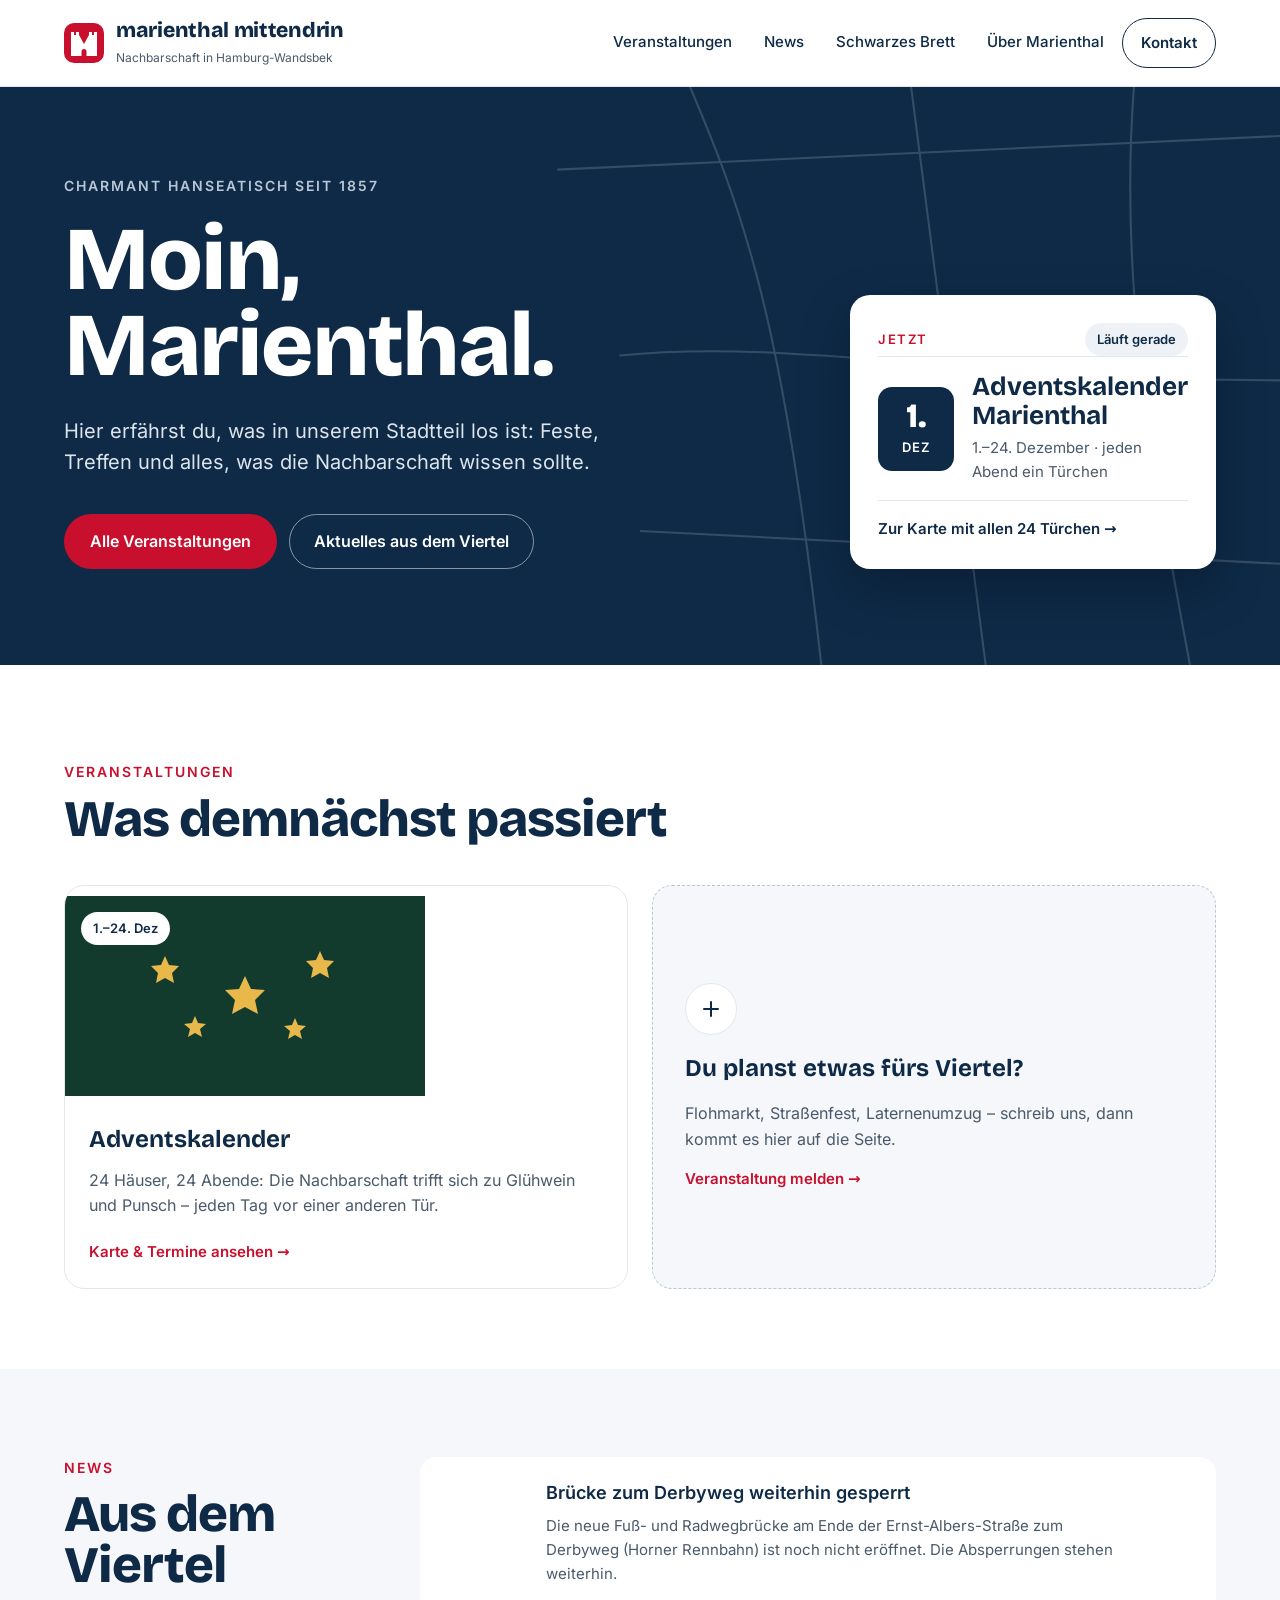
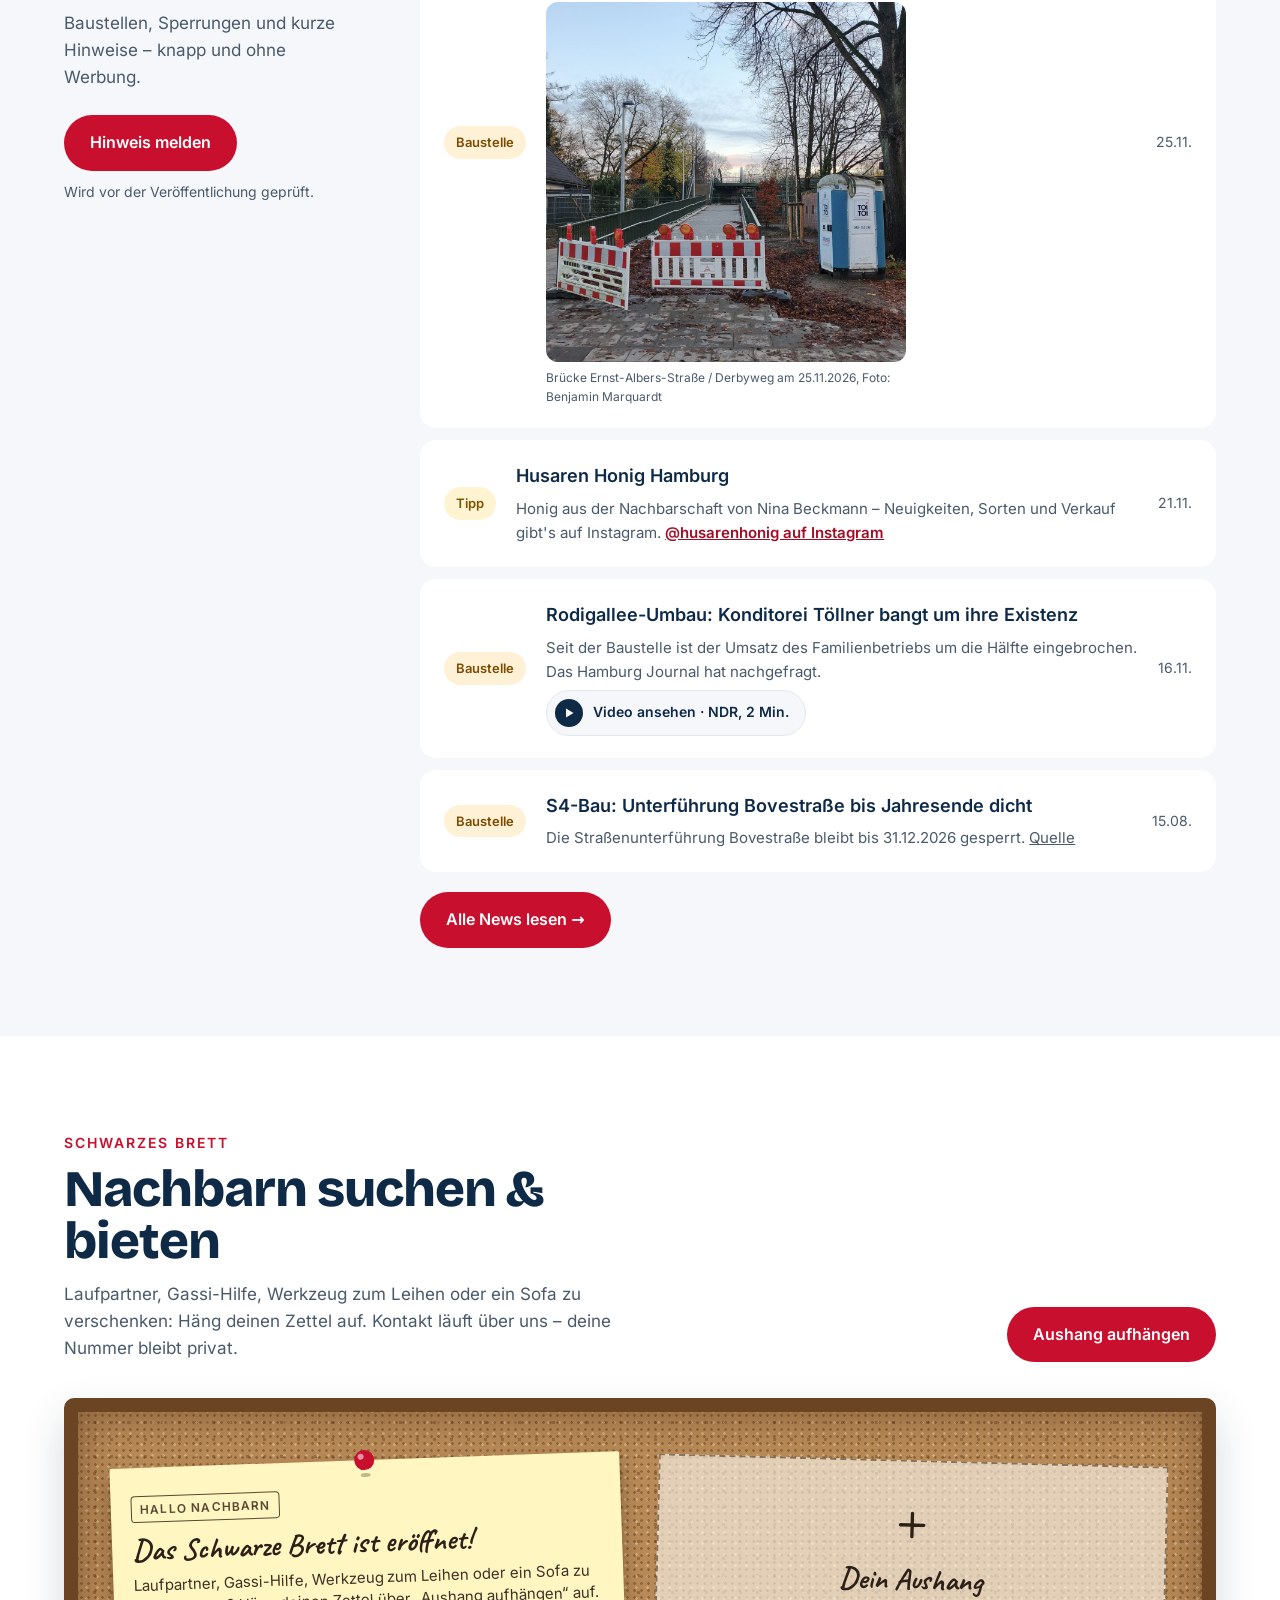
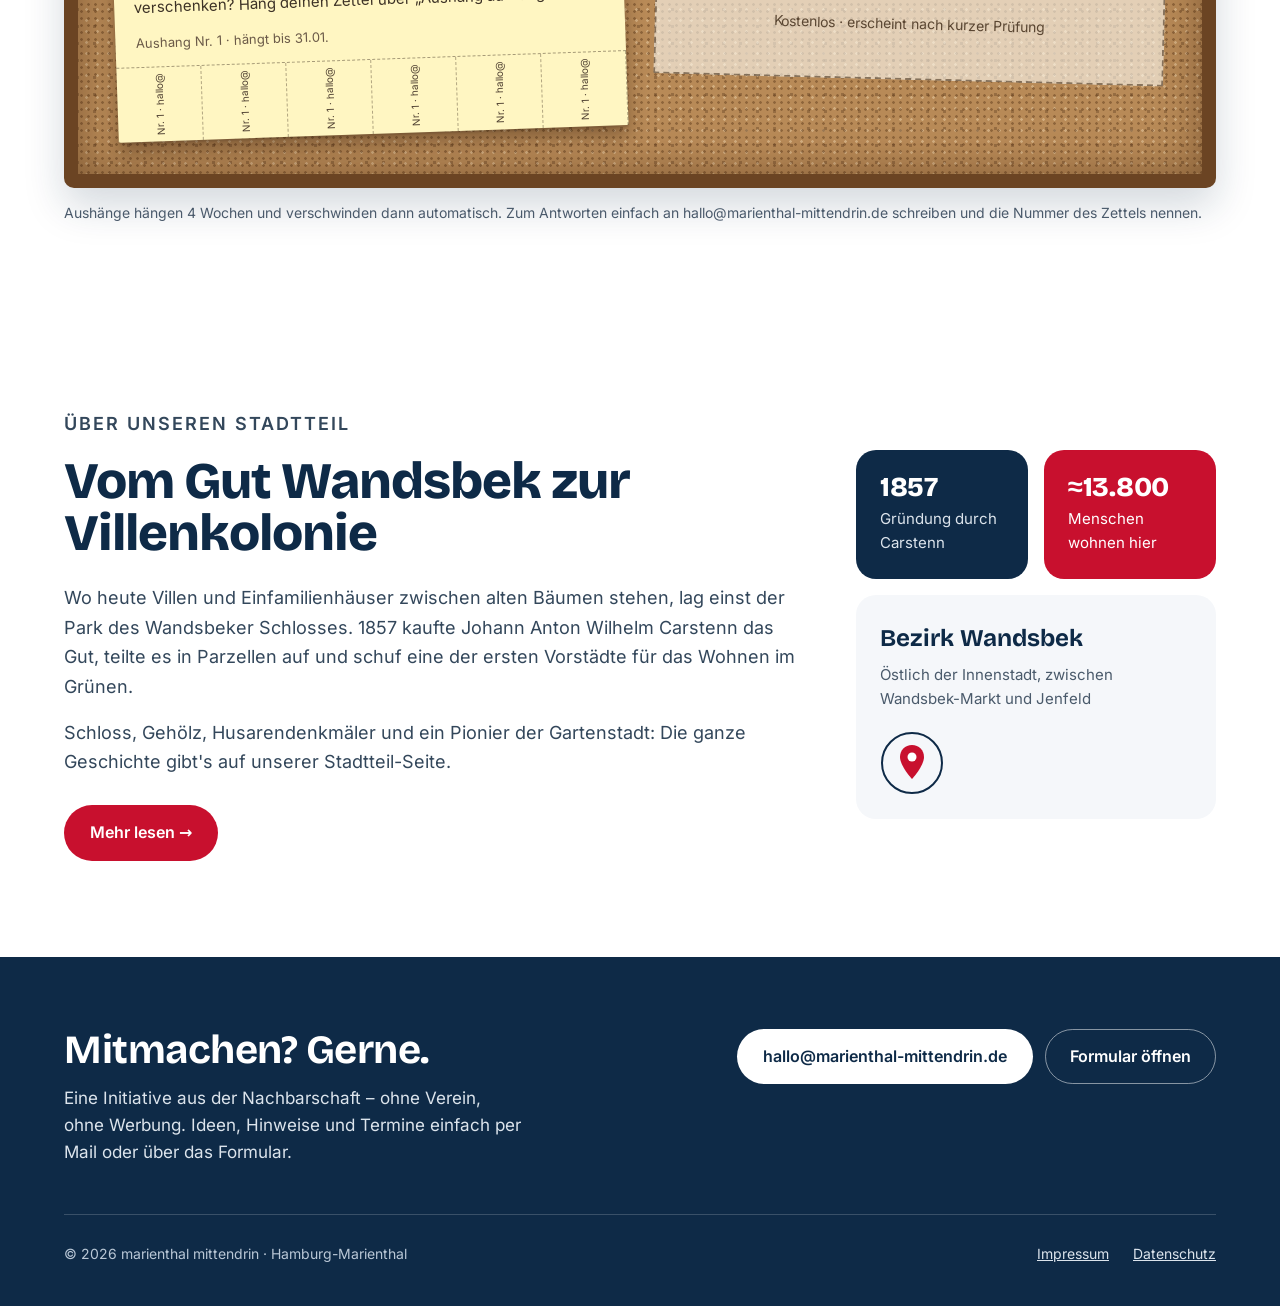
==== commit cd34a86a: "Startseite: Adventskranz-Karte entfernt (Unterseite bleibt erreichbar) Co-Authored-By: Claude Sonnet" ====
--- a/index.html
+++ b/index.html
@@ -211,10 +211,6 @@
     <a class="ev" href="/adventskalender-marienthal/" data-bis="2026-12-24">
       <span class="pic" style="background:#123B2E"><svg width="220" height="120" viewBox="0 0 220 120" aria-hidden="true"><g fill="#E8B84A"><path d="M30 20l4 9 10 1-7 7 2 10-9-5-9 5 2-10-7-7 10-1z"/><path d="M110 40l6 13 14 1-10 10 3 14-13-7-13 7 3-14-10-10 14-1z"/><path d="M185 15l4 9 10 1-7 7 2 10-9-5-9 5 2-10-7-7 10-1z"/><path d="M60 80l3 7 8 1-6 5 2 8-7-4-7 4 2-8-6-5 8-1z"/><path d="M160 82l3 7 8 1-6 5 2 8-7-4-7 4 2-8-6-5 8-1z"/></g></svg><span class="tag">1.–24. Dez</span></span>
       <span class="body"><span class="t">Adventskalender</span><span class="d">24 Häuser, 24 Abende: Die Nachbarschaft trifft sich zu Glühwein und Punsch – jeden Tag vor einer anderen Tür.</span><span class="go">Karte &amp; Termine ansehen →</span></span>
-    </a>
-    <a class="ev" href="/adventskranz2026/" data-bis="2026-12-20">
-      <span class="pic" style="background:#16412A"><svg width="220" height="120" viewBox="0 0 220 120" aria-hidden="true"><g fill="none" stroke="#E8B84A" stroke-width="10" opacity=".9"><ellipse cx="110" cy="72" rx="52" ry="30"/></g><g fill="none" stroke="#2f7a4a" stroke-width="6"><ellipse cx="110" cy="72" rx="52" ry="30"/></g><g fill="#F4D9A8"><rect x="64" y="34" width="8" height="22" rx="2"/><rect x="96" y="26" width="8" height="24" rx="2"/><rect x="128" y="26" width="8" height="24" rx="2"/><rect x="156" y="34" width="8" height="22" rx="2"/></g><g fill="#ff6a5e"><path d="M68 28c-4-4 0-8 0-8s4 4 0 8zM100 20c-4-4 0-8 0-8s4 4 0 8zM132 20c-4-4 0-8 0-8s4 4 0 8zM160 28c-4-4 0-8 0-8s4 4 0 8z"/></g><path d="M96 98l14-8 14 8-14 6z" fill="#d23c34"/></svg><span class="tag">Foto-Wettbewerb · bis 20. Dez</span></span>
-      <span class="body"><span class="t">Der schönste Adventskranz</span><span class="d">Kranz fotografieren, hochladen und abstimmen: Upload bis 14.12., Abstimmung 15.–20.12. Es gibt Preise.</span><span class="go">Jetzt mitmachen →</span></span>
     </a>
     <button type="button" class="add" data-open-form data-cat="Veranstaltung">
       <span class="plus"><svg width="24" height="24" viewBox="0 0 24 24" aria-hidden="true" fill="none" stroke="#0E2A47" stroke-width="2" stroke-linecap="round"><path d="M12 5v14M5 12h14"/></svg></span>
